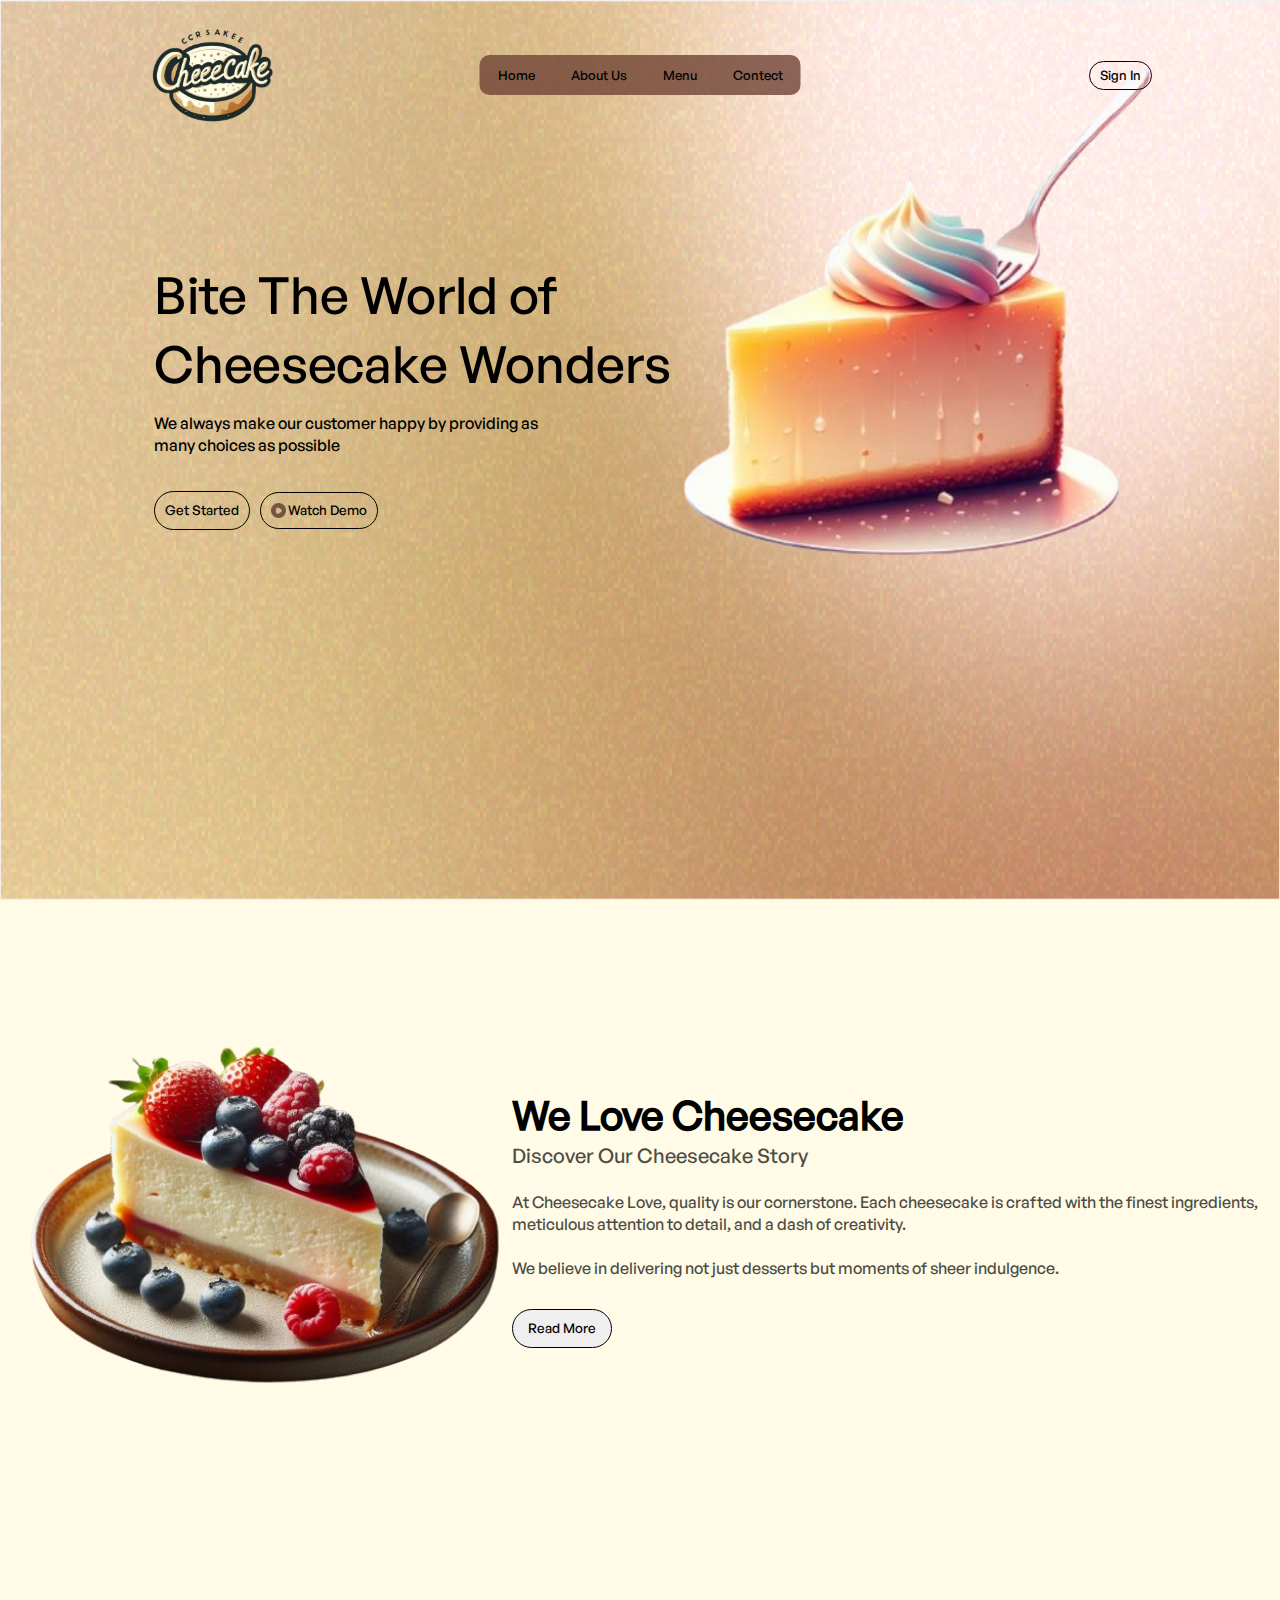
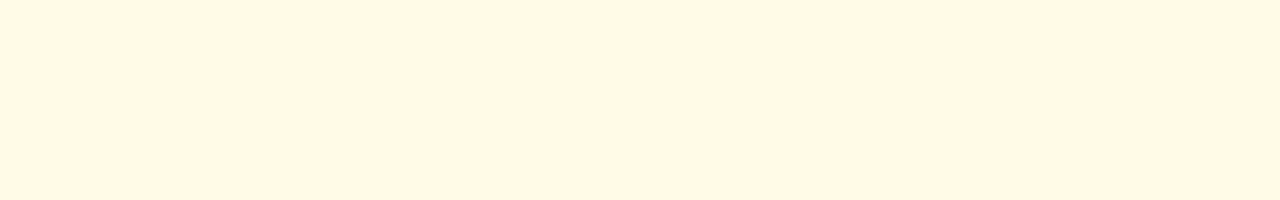
==== index.html @ a09e1175 "land page && about page" ====
<!DOCTYPE html>
<html lang="en">
<head>
    <meta charset="UTF-8">
    <meta name="viewport" content="width=device-width, initial-scale=1.0">
    <title>CheesCake</title>
    <link rel="stylesheet" href="style.css">
    <link rel="icon" href="asset/logo.svg">
    
</head>
<body>
    
     <div class="landpage">
           
           <div class="nav">
               <img class="logo" src="asset/logo.svg" height="165px" alt="">
               <ul class="navitem erase">
                   <li id="li" >Home</li>
                   <li id="li">About Us</li>
                   <li id="li">Menu</li>
                   <li id="li">Contect</li>
               </ul>
               <img class="menubtn" src="asset/menu.png" alt="">
               <div class="navbtn">Sign In</div>
           </div>
           <div class="mainitem">
               <div class="mainitem-text">
                   <div class="text">
                       Bite The World of <br>Cheesecake Wonders
                   </div>
                   <div class="text2">
                       We always make our customer happy by providing as many choices as possible 
                   </div>
                   <div class="btn">
                       <button>Get Started</button>
                       <button> <img src="asset/Vector.png" height="15px" alt=""> Watch Demo</button>
                   </div>
               </div>
               <div class="cake">
                   <img class="cake_imege" src="asset/cake2.png" alt="">
               </div>
           </div>
    </div>
    
    <div class="about">
           <div class="aboutitem">
               <div class="aboutimage">
                 <img class="aboutimg" src="asset/Imageabout.png" alt="">  
               </div>
               <div class="aboutinfo">
                   <h2>We Love Cheesecake</h2>
                   <p><span class="secondtext">Discover Our Cheesecake Story</span> <br><br><span class="thirdtext"> At Cheesecake Love, quality is our cornerstone. Each cheesecake is crafted with the finest ingredients, meticulous attention to detail, and a dash of creativity. <br><br>We believe in delivering not just desserts but moments of sheer indulgence.</span></p>
                   <div class="aboutbtn">
                       <button> Read More</button>
                   </div>
               </div>
           </div>
    </div>

</body>
<script src="script.js"></script>
</html>
---- style.css ----
@font-face {
    font-family: good;
    src: url(asset/GeneralSans-Medium.otf);
}

*{
    font-family: good;
    margin: 0;
    padding: 0;
    box-sizing: border-box;
}
body{
    max-width: 100%;
    overflow-x: hidden;
}
.landpage{
    background: url(asset/Background.png);
    width: 100vw;
    min-height: 100vh;
    background-repeat: none;
    background-size: 100% 100%;
    overflow:hidden;
}
.nav{
    display: flex;
    align-items: center;
    position: relative;
    top: 0;
    height: 150px;
    justify-content: space-between;
    max-width: min(1130px,80vw);
    margin: 0 auto;
    /* background-color: red; */
}
.navitem{
    height: 40px;
    display: flex;
    font-size: 13px;
    list-style: none;
    background-color:rgba(111, 68, 54, 0.8);
    border-radius: 10px;
    position: absolute;
    left: 50%;
    transform: translateX(-50%);
    z-index: 800;
}
#li{
    border-radius: 10px;
    display: flex;
    align-items: center;
    padding: 0 18px;
    /* background-color: white; */
}
#li:hover{
    background-color: rgba(207, 201, 201, 0.687);
}
.menubtn{
    height: 30px;
    position: absolute;
    right:25px ;
    top: 43px;
    display: none;
}
.navbtn{
    padding: 5px 10px;
    border-radius: 20px;
    border: 1px solid rgb(5, 4, 4);
    font-size: 13px;
    position: absolute;
    z-index: 700;
    right: 0;
}
.navbtn:hover{
    background-color: rgba(111, 68, 54, 0.8);
}

.mainitem{
    /* background-color: yellow; */
    display: flex;
    height: 400px;
    width: min(1053px,76vw);
    margin: 50px auto;
    position: relative;

}
.mainitem-text{
    /* background-color: #813441; */
    width: 60%;
}
.text{
    font-size: 3.2rem;
    margin-top: 60px;

}
.text2{
    margin-top: 14px;
    max-width: 400px;
}
.cake_imege{
    position: absolute;
    height:628px;
    /* width: 773px; */
    bottom: 5px;
    right: 216px;
    bottom: 255px;
    transform: translate(50% ,50%);
}
.btn{
    margin-top: 35px;
    margin-bottom: 20px;
     display: flex;
     align-items: center;
     gap: 10px;
    
}
.btn button{
    padding: 10px 10px;
    border-radius: 20px;
    background-color: transparent;
    border: 1px solid black;
    display: flex;
    align-items: center;
}
.btn button:hover{
    background-color: rgba(111, 68, 54, 0.8);
}
.btn :nth-child(2){
    /* background-color: red; */
    padding: 9px 10px;
    gap: 2px;
}



/* about */

.about{
    width: 100%;
    min-height:100vh ;
    background-color:rgba(255, 248, 214, 0.6) ;
}

.aboutitem{
    display: flex;
    justify-content: center;
    align-items: center;
    position: relative;
}

.aboutimg{
    height: min(500px , 40vw);
}
.secondtext{
    font-size: 20px;
}

.aboutinfo{

}
.aboutinfo p{
    opacity: .7;

}
.aboutinfo h2{
    margin-top: 130px;
    font-size: 40px;
}
.aboutbtn{
    margin-top: 30px;
}
.aboutbtn button{
    padding: 10px 15px;
    border-radius: 20px;
    border: 1px solid black;
}
.aboutbtn button:hover{
    color: white;
    background-color: rgba(106, 64, 40, 1);
}

@media (max-width:1120px) {

    .nav{
        max-width: 95%;
        /* background-color: red; */
    }
    .mainitem{
        width: 90%;
    }
    .cake_imege{
        height: 466px;
        right: 18vw;
    }
    .text{
        font-size: 2.4rem;
    }
}
@media (max-width:750px) {
    .aboutinfo h2{
        font-size: 30px;
    }
    .aboutinfo p{
        font-size: 12px;
    }
}

@media (max-width:700px) {
    .menubtn{
        display: block;
        z-index: 999;
    }    
    .navbtn{
        right: 70px;
        top: 40px;
    }
    .nav{
        width: 100%;
        margin: 0;
        position: inherit;
    }
    .navitem{
        width: 100%;
        top: 0;
        border-radius: 0px;
        height: 80vh;
        flex-direction: column;
        justify-content: center;
        align-items: center;
        gap: 10px;
        font-size: 20px;
        transition: all ease .3s;
        /* display: none; */
    }
    .nav ul li{
        width: 100%;
        justify-content: center;
        height: 45px;
    }
    .logo{
        position: absolute;
        z-index: 999;
        height: 120px;
        left:10px ;
        top: 1px;
    }
    .erase{
        transform: translateX(100%);
    }
    .mainitem{
        margin: 0 0;
        width: 100%;
        height: fit-content;
    }
    .mainitem-text{
        /* margin-left:50% ; */
        /* transform: translate(-50% ,0 ); */
        width: 100%;
        display: flex;
        align-items: center;
        flex-direction: column;
    }
    .cake_imege{
        top: -13vh;
        transform: translate(-50%,0);
        left: 50%;
        height: min(120vw,54vh);

    }
    .nav{
        width: 100%;
    }
    .logo{
        left: -2px;
    }
    .text{
        margin-top: min(278px ,70vw);
        font-size: min(38px , 7vw);
        width: 100%;
        display: flex;
        /* align-content: center; */
        justify-content: center;
        /* background-color: red; */
    }
    .text2{
        font-size: 14px;
        width: 70%;
        opacity: .7;
    }

    /* about */

    .aboutitem{
        flex-direction: column;
        margin: 0;
    }
    .aboutinfo{
        width: 90%;
    }
    .aboutinfo h2{
        margin-top: 10px;
    }
    .aboutimg{
        height: 60vw;
    }
    .aboutinfo h2{
        font-size: 8vw;
        margin-left: 3vw;
    }
    
    .aboutinfo p{
        margin-left: 2vw;
    }
    .secondtext{
        font-size: 5vw;
    }
    .aboutbtn{
        display: flex;
        justify-content: center;
    }
}
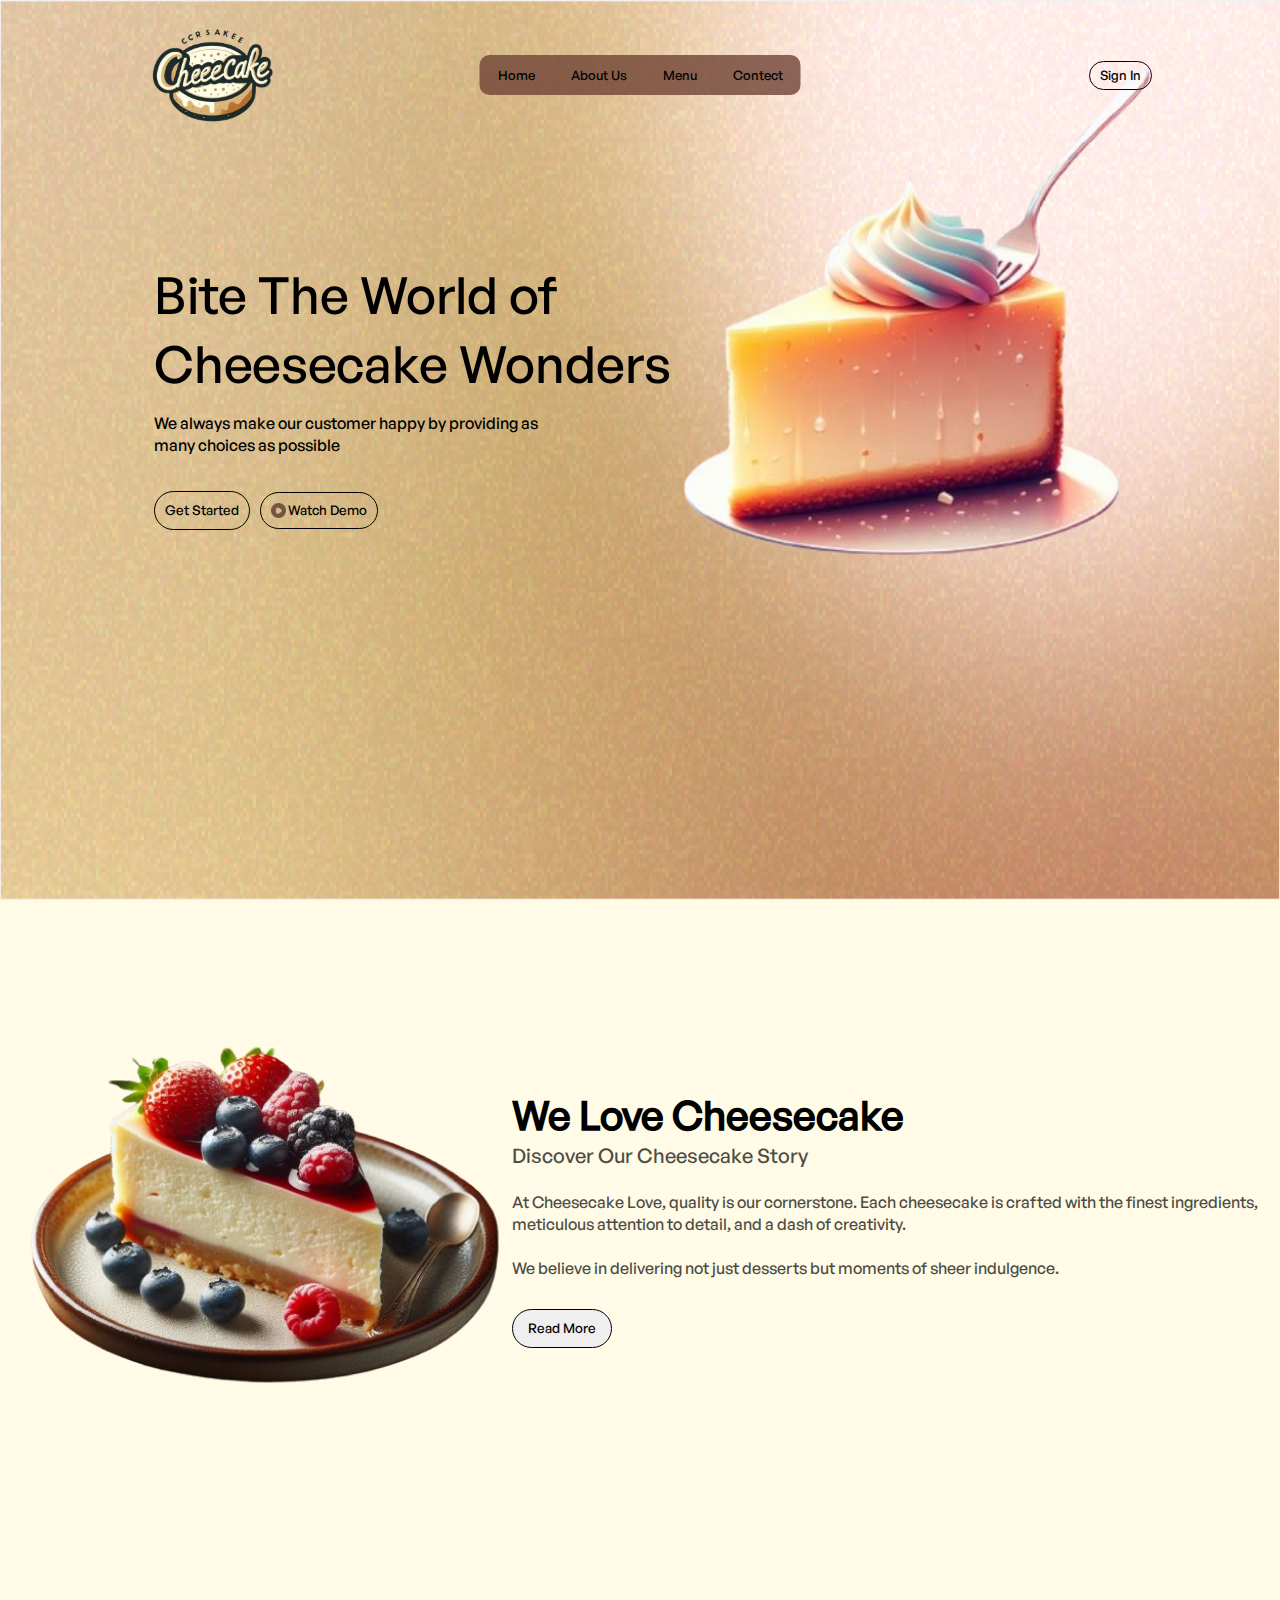
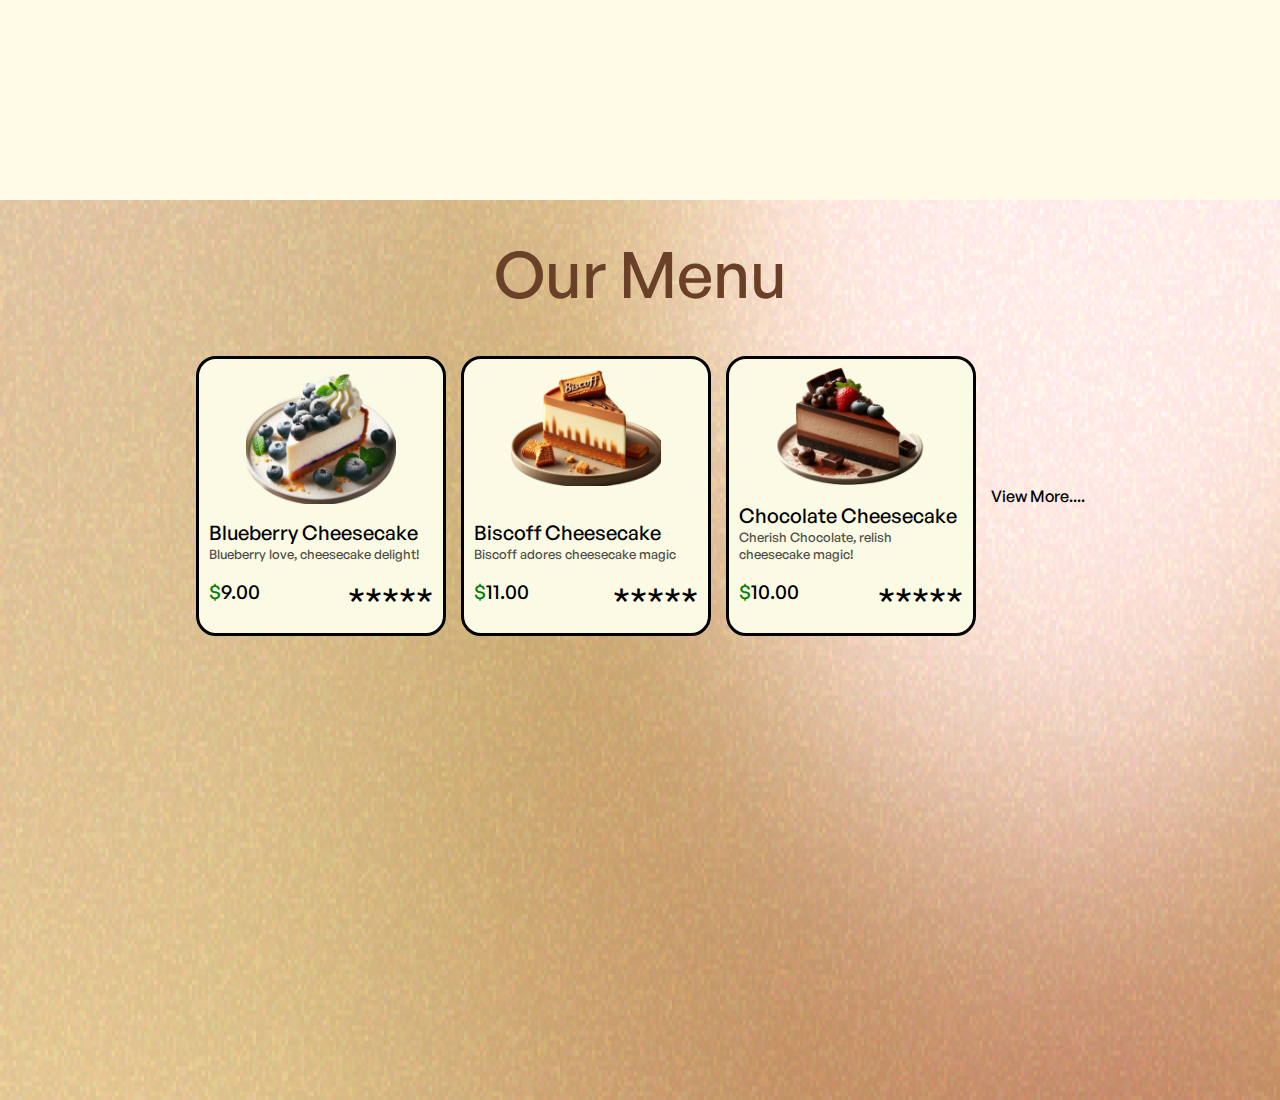
==== commit a2abbf7f: "add menu page" ====
--- a/index.html
+++ b/index.html
@@ -5,20 +5,18 @@
     <meta name="viewport" content="width=device-width, initial-scale=1.0">
     <title>CheesCake</title>
     <link rel="stylesheet" href="style.css">
-    <link rel="icon" href="asset/logo.svg">
-    
+    <link rel="icon" href="asset/logo.svg">   
 </head>
-<body>
-    
-     <div class="landpage">
+<body> 
+     <div class="landpage" id="home">
            
            <div class="nav">
                <img class="logo" src="asset/logo.svg" height="165px" alt="">
                <ul class="navitem erase">
-                   <li id="li" >Home</li>
-                   <li id="li">About Us</li>
-                   <li id="li">Menu</li>
-                   <li id="li">Contect</li>
+                   <a href='#home'><li id="li" >Home</li></a>
+                   <a href="#about"><li id="li">About Us</li></a>
+                   <a href="#manu"><li id="li">Menu</li></a>
+                   <a href=""><li id="li">Contect</li></a>
                </ul>
                <img class="menubtn" src="asset/menu.png" alt="">
                <div class="navbtn">Sign In</div>
@@ -42,7 +40,7 @@
            </div>
     </div>
     
-    <div class="about">
+    <div class="about" id="about">
            <div class="aboutitem">
                <div class="aboutimage">
                  <img class="aboutimg" src="asset/Imageabout.png" alt="">  
@@ -55,6 +53,57 @@
                    </div>
                </div>
            </div>
+    </div> 
+
+    <div class="manu" id="manu">
+        <div class="mentitle">
+            <p>Our Menu </p>
+        </div>
+        <div class="manuitem">
+            <div class="card">
+                <div class="img">
+                    <img src="asset/Blueberry Cheesecake Image.png" width="150px" alt="">
+                </div>
+                <div class="manutext">
+                    <div id="foodname">Blueberry Cheesecake</div>
+                    <div id="foodabout">Blueberry love, cheesecake delight!</div>
+                    <div class="price">
+                        <div id="price"><span>$</span>9.00</div>
+                        <div class="star">*****</div>
+                    </div>
+                </div>
+            </div>
+            <div class="card">
+                <div class="img">
+                    <img src="asset/cheesecake2.png" width="150px" alt="">
+                </div>
+                <div class="manutext">
+                    <div id="foodname">Biscoff Cheesecake</div>
+                    <div id="foodabout">Biscoff adores cheesecake magic</div>
+                    <div class="price">
+                        <div id="price"><span>$</span>11.00</div>
+                        <div class="star">*****</div>
+                    </div>
+                </div>
+            </div>
+            <div class="card" >
+                <div class="img">
+                    <img src="asset/cheesecake3.png" width="150px" alt="">
+                </div>
+                <div class="manutext">
+                    <div id="foodname">Chocolate Cheesecake</div>
+                    <div id="foodabout">Cherish Chocolate, relish cheesecake magic!</div>
+                    <div class="price">
+                        <div id="price"><span>$</span>10.00</div>
+                        <div class="star">*****</div>
+                    </div>
+                </div>
+            </div>
+            <div class="more">
+                View More....
+            </div>
+        </div>
+        
     </div>
 
 </body>
--- a/style.css
+++ b/style.css
@@ -2,6 +2,8 @@
     font-family: good;
     src: url(asset/GeneralSans-Medium.otf);
 }
+
+@import url('https://fonts.googleapis.com/css2?family=Inika&display=swap');
 
 *{
     font-family: good;
@@ -20,6 +22,16 @@
     background-repeat: none;
     background-size: 100% 100%;
     overflow:hidden;
+}
+.nav a{
+    text-decoration: none;
+    color: black;
+    height: 100%;
+    /* width: 100%; */
+    display: flex;
+    align-items: center;
+
+
 }
 .nav{
     display: flex;
@@ -49,6 +61,7 @@
     display: flex;
     align-items: center;
     padding: 0 18px;
+    height: 100%;
     /* background-color: white; */
 }
 #li:hover{
@@ -178,6 +191,87 @@
     background-color: rgba(106, 64, 40, 1);
 }
 
+
+/* manu section  */
+
+.manu{
+    background-image: url(asset/Background3.png);
+    background-size: 100% 100%;
+    background-repeat: none;
+    min-height: 100vh;
+    width: 100%;
+    display: flex;
+    flex-direction: column;
+    align-items: center;
+}
+.manuitem{
+    display: flex ;
+    width: 100%;
+    height: ;
+    align-items: center;
+    justify-content: center;
+    flex-wrap: wrap;
+    gap: 15px;
+    margin-top: 40px;
+    position: relative;
+}
+.mentitle{
+    width: 100%;
+    display: flex;
+    justify-content: center;
+    align-items: center;
+    margin-top: 30px;
+    font-size: min(16vw,64px);
+    font-family: 'Inika', serif;
+    color: rgba(106, 64, 40, 1); 
+
+}
+.card{
+    width: 250px;
+    min-height: 280px;
+    border-radius: 20px;
+    overflow: hidden;
+    background-color: rgb(251, 250, 228);
+    border: 3px solid black;
+    position:relative;
+}
+.img{
+    display: flex;
+    justify-content: center;
+    align-items: center;
+}
+.manutext{
+    padding: 10px;
+    margin-top: 10px;
+    position: absolute;
+    bottom: 0;
+        width: 100%;
+}
+#foodname{
+    font-size: 20px;
+}
+#foodabout{
+    font-size: 13px;
+    opacity: .7;
+}
+.price{
+    display: flex;
+    justify-content: space-between;
+    padding: 15px 0 0 0;
+}
+#price{
+    font-size: 20px;
+}
+#price span{
+    color: green;
+}
+.star{
+    font-size: 34px;
+}
+.more{
+    width: fit-content;
+    cursor: pointer;
+}
 @media (max-width:1120px) {
 
     .nav{
@@ -226,7 +320,7 @@
         flex-direction: column;
         justify-content: center;
         align-items: center;
-        gap: 10px;
+        gap: 30px;
         font-size: 20px;
         transition: all ease .3s;
         /* display: none; */
@@ -235,6 +329,10 @@
         width: 100%;
         justify-content: center;
         height: 45px;
+    }
+    .nav a{
+        width: 100%;
+        height: fit-content;
     }
     .logo{
         position: absolute;
@@ -317,5 +415,24 @@
         display: flex;
         justify-content: center;
     }
-}
- +
+    /* manu */
+    .card{
+        width: 250px;
+        min-height: 280px;
+    }
+    #foodname{
+        font-size: 20px;
+    }
+    #foodabout{
+        font-size:11px;
+    }
+}
+ 
+@media (max-width:530px) {
+    .manuitem{
+        flex-direction: column;
+    }
+    
+    
+}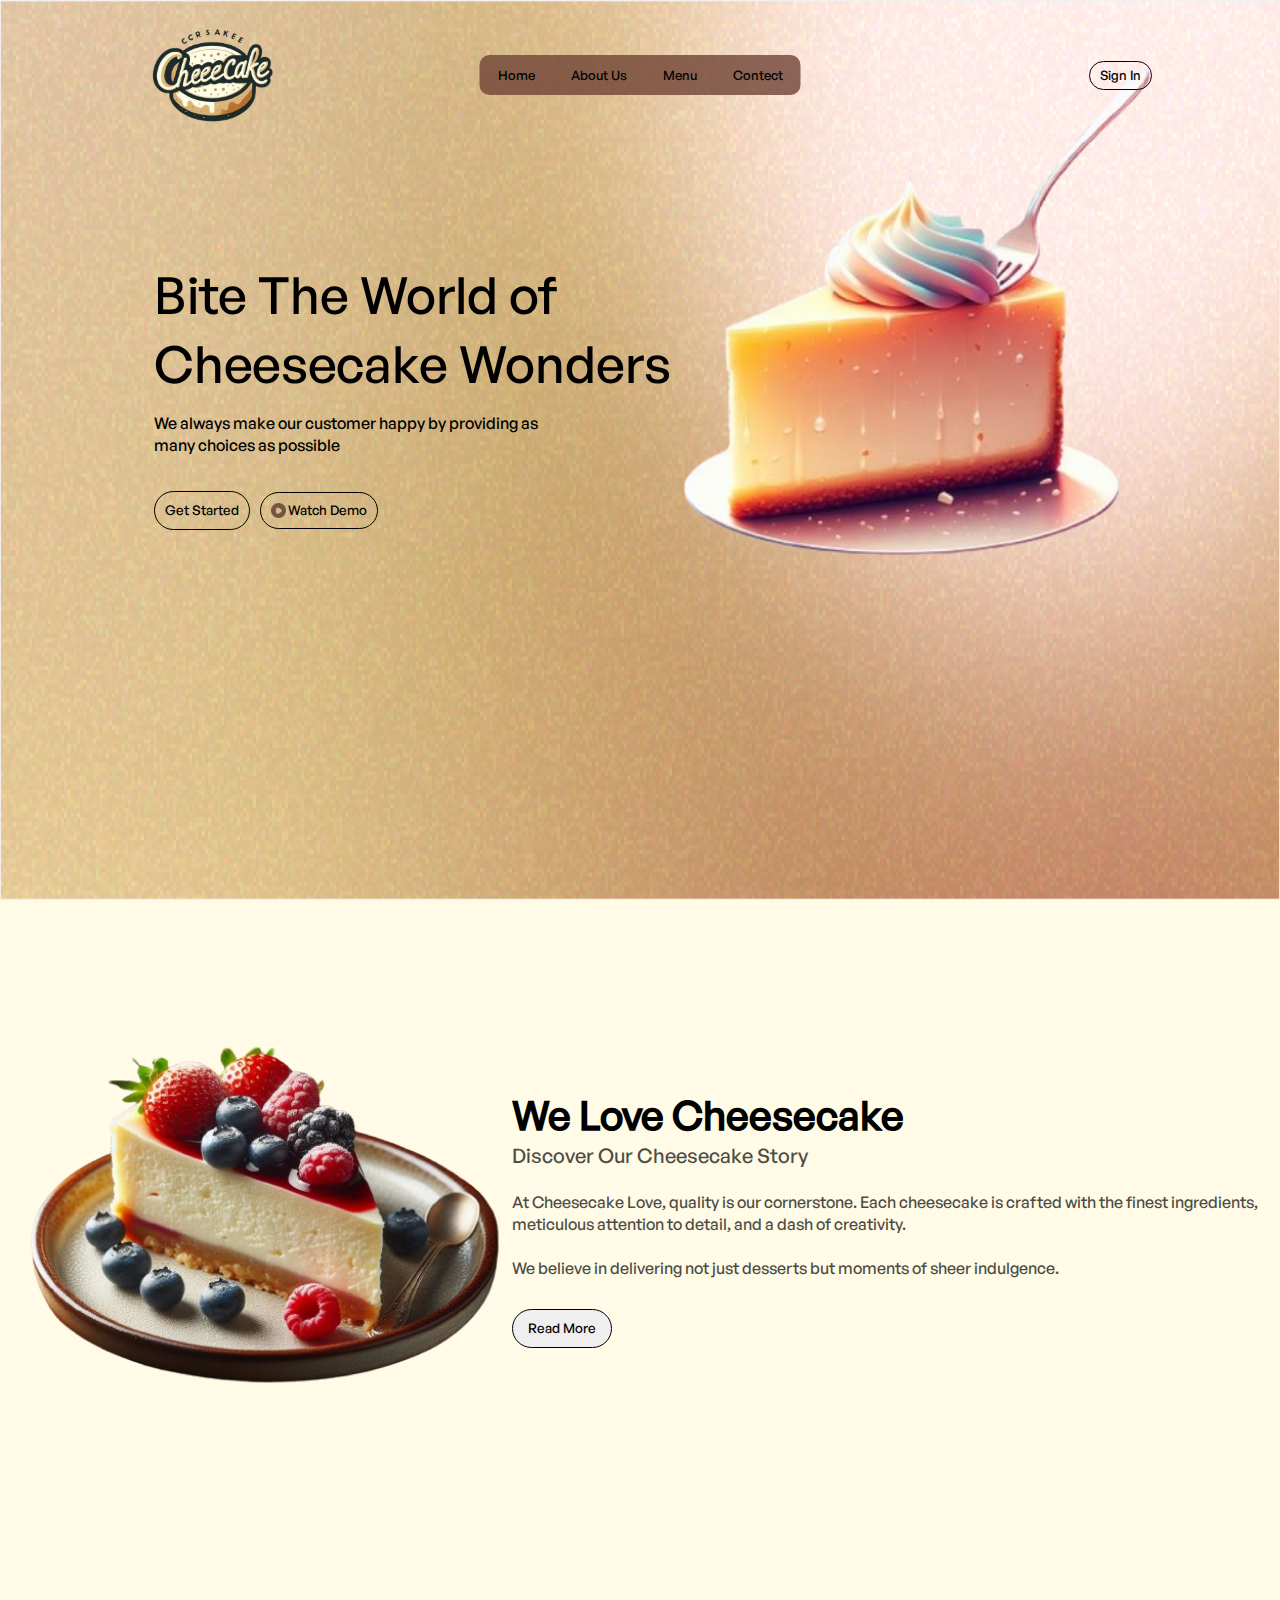
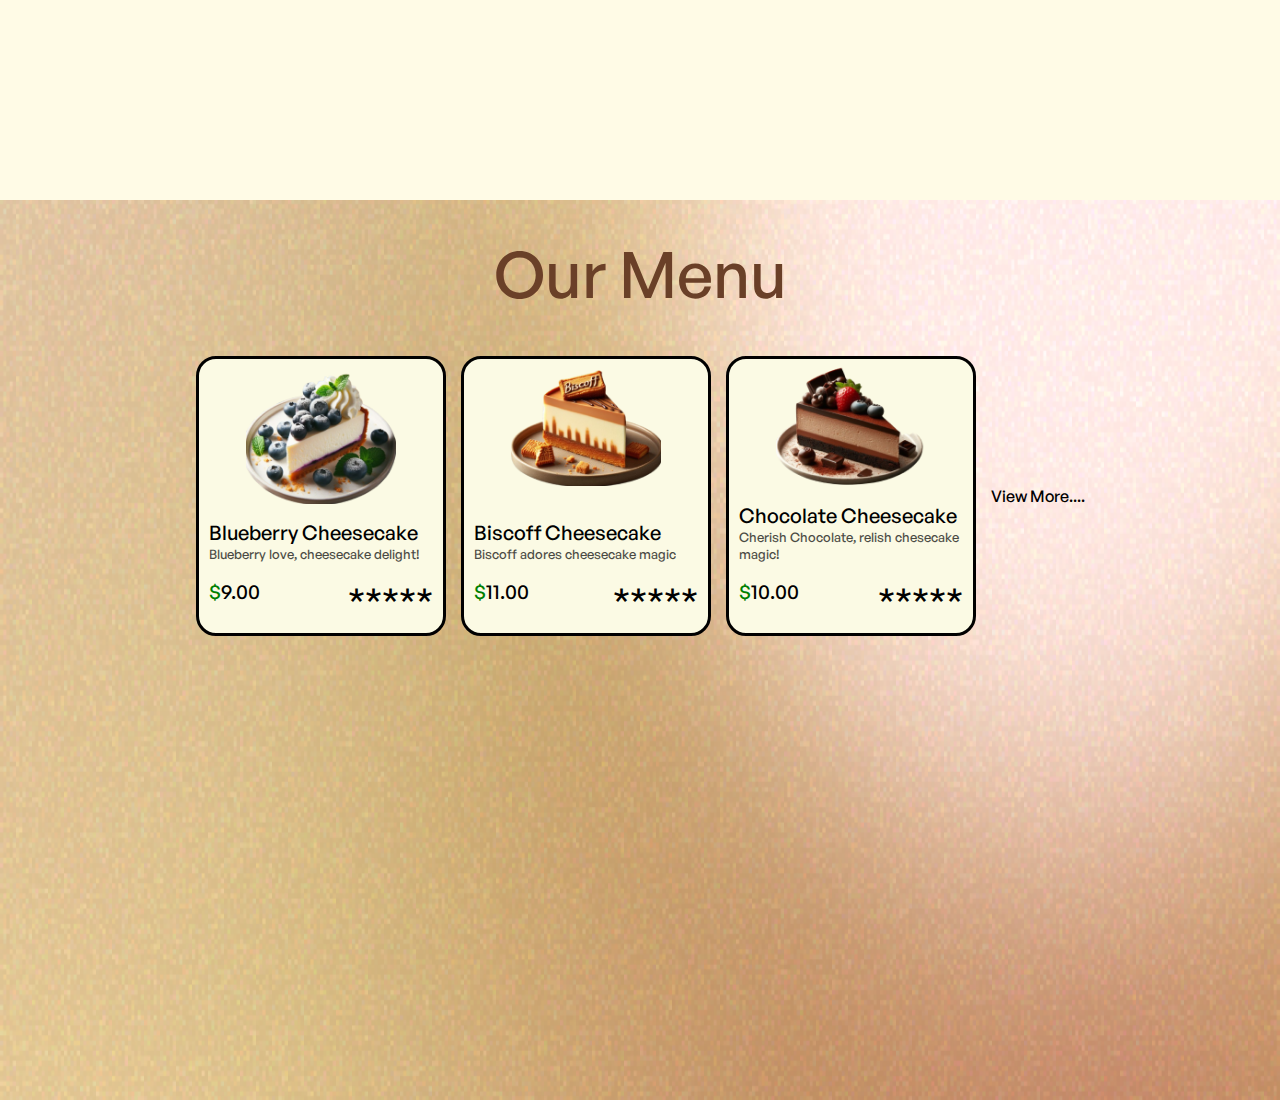
==== commit 76aea87b: "1.0" ====
--- a/index.html
+++ b/index.html
@@ -92,7 +92,7 @@
                 </div>
                 <div class="manutext">
                     <div id="foodname">Chocolate Cheesecake</div>
-                    <div id="foodabout">Cherish Chocolate, relish cheesecake magic!</div>
+                    <div id="foodabout">Cherish Chocolate, relish chesecake magic!</div>
                     <div class="price">
                         <div id="price"><span>$</span>10.00</div>
                         <div class="star">*****</div>
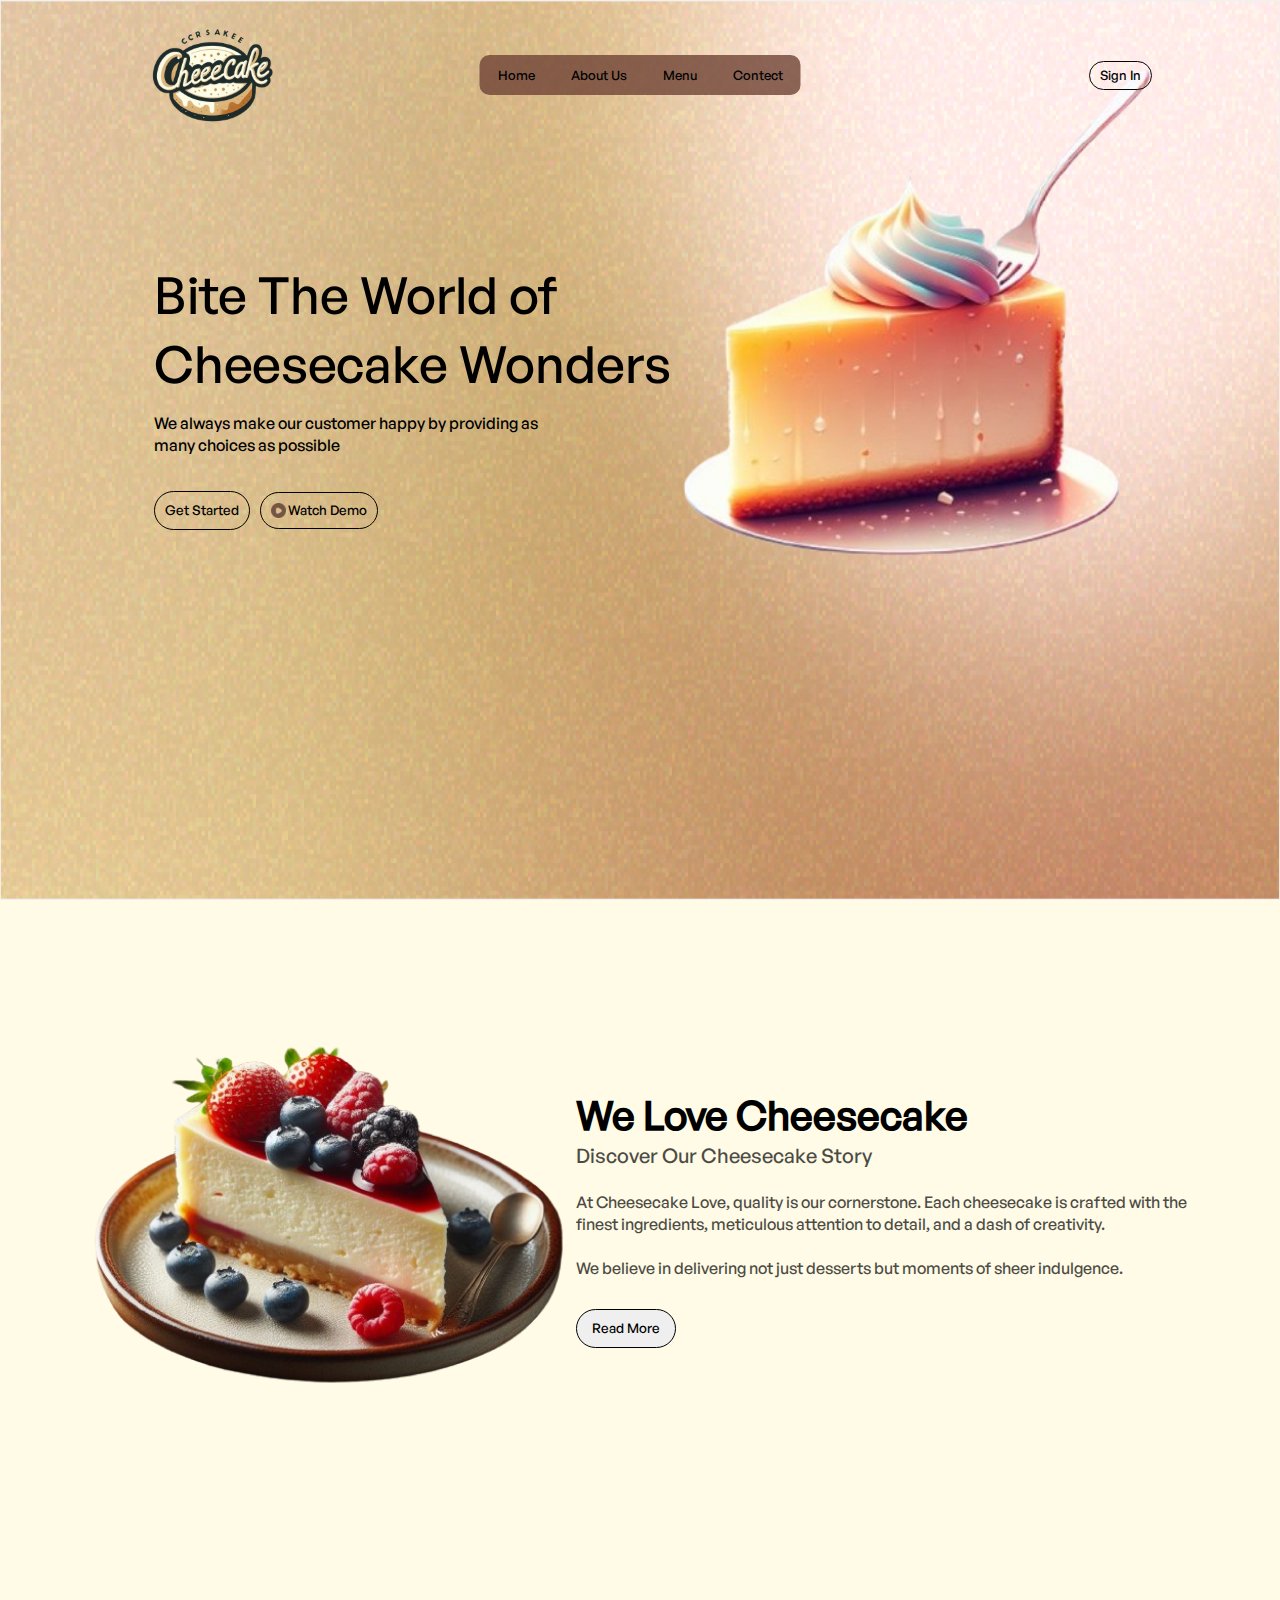
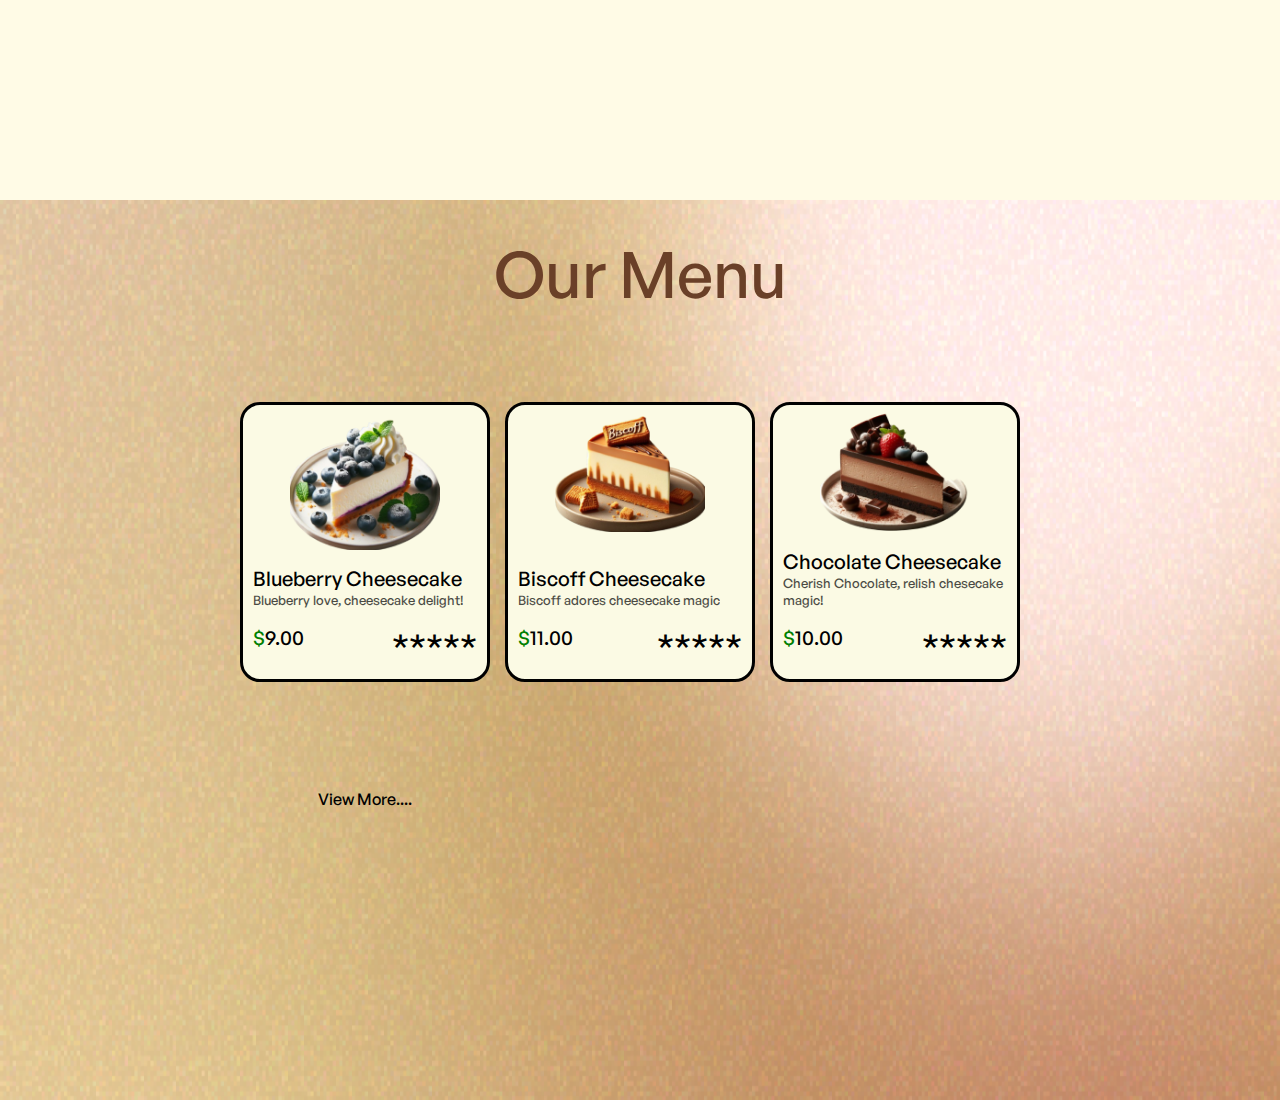
==== commit 491422ca: "grid 1.0" ====
--- a/index.html
+++ b/index.html
@@ -99,9 +99,12 @@
                     </div>
                 </div>
             </div>
-            <div class="more">
+            <div class="more1">
                 View More....
             </div>
+        </div>
+        <div class="more2">
+            View More....
         </div>
         
     </div>
--- a/style.css
+++ b/style.css
@@ -158,6 +158,8 @@
     justify-content: center;
     align-items: center;
     position: relative;
+    width: 90%;
+    margin: auto;
 }
 
 .aboutimg{
@@ -205,12 +207,13 @@
     align-items: center;
 }
 .manuitem{
-    display: flex ;
-    width: 100%;
-    height: ;
-    align-items: center;
-    justify-content: center;
-    flex-wrap: wrap;
+    display: grid ;
+    place-items: center;
+    width: min(800px,90%);
+    height:500px ;
+    grid-template-rows: 1;
+    grid-template-columns: repeat(3,250px);
+    overflow-x: scroll;
     gap: 15px;
     margin-top: 40px;
     position: relative;
@@ -221,7 +224,7 @@
     justify-content: center;
     align-items: center;
     margin-top: 30px;
-    font-size: min(16vw,64px);
+    font-size: min(10vw,64px);
     font-family: 'Inika', serif;
     color: rgba(106, 64, 40, 1); 
 
@@ -271,6 +274,13 @@
 .more{
     width: fit-content;
     cursor: pointer;
+}
+
+.more2{
+    display: none;
+  } 
+.more1{
+    display: block;
 }
 @media (max-width:1120px) {
 
@@ -390,6 +400,7 @@
     .aboutitem{
         flex-direction: column;
         margin: 0;
+        width: 100%;
     }
     .aboutinfo{
         width: 90%;
@@ -430,9 +441,12 @@
 }
  
 @media (max-width:530px) {
-    .manuitem{
-        flex-direction: column;
-    }
     
-    
+    .more1{
+      display: none;
+    } 
+    .more2{
+        display: block;
+    }
+     
 }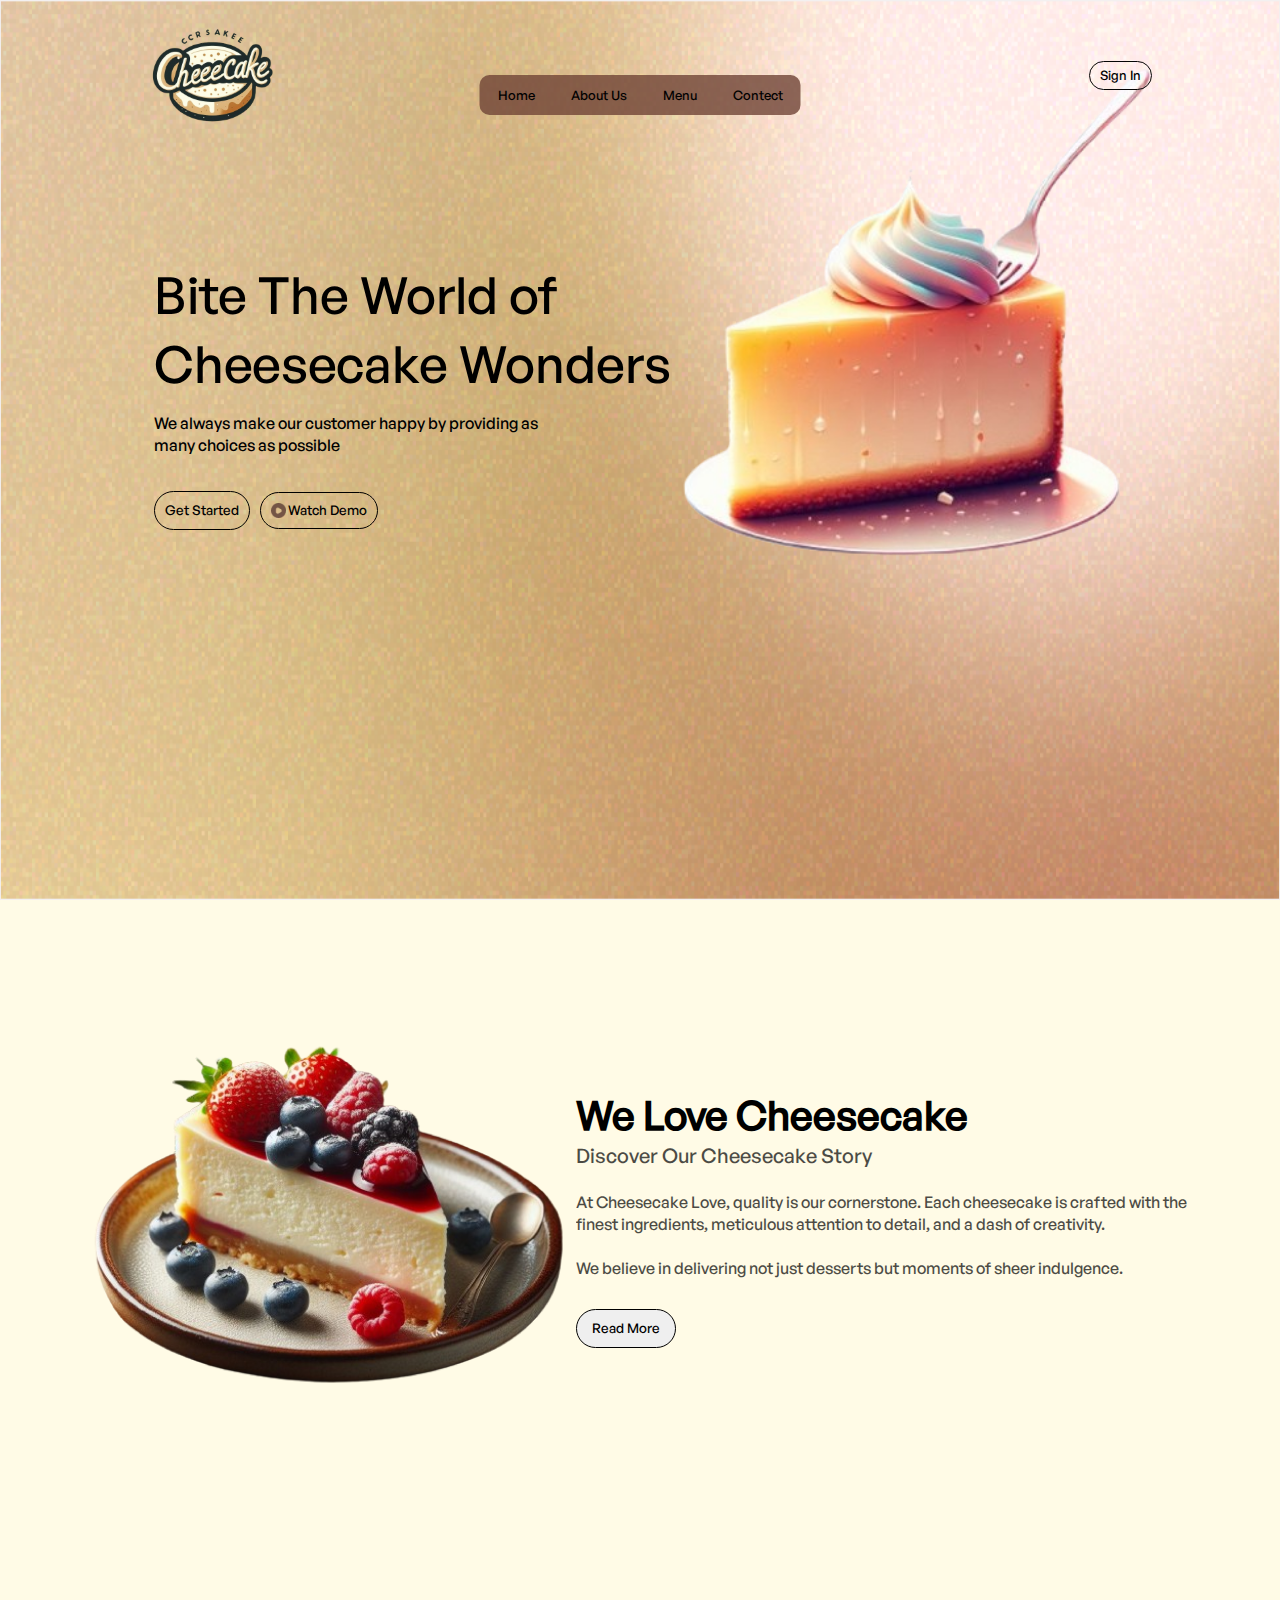
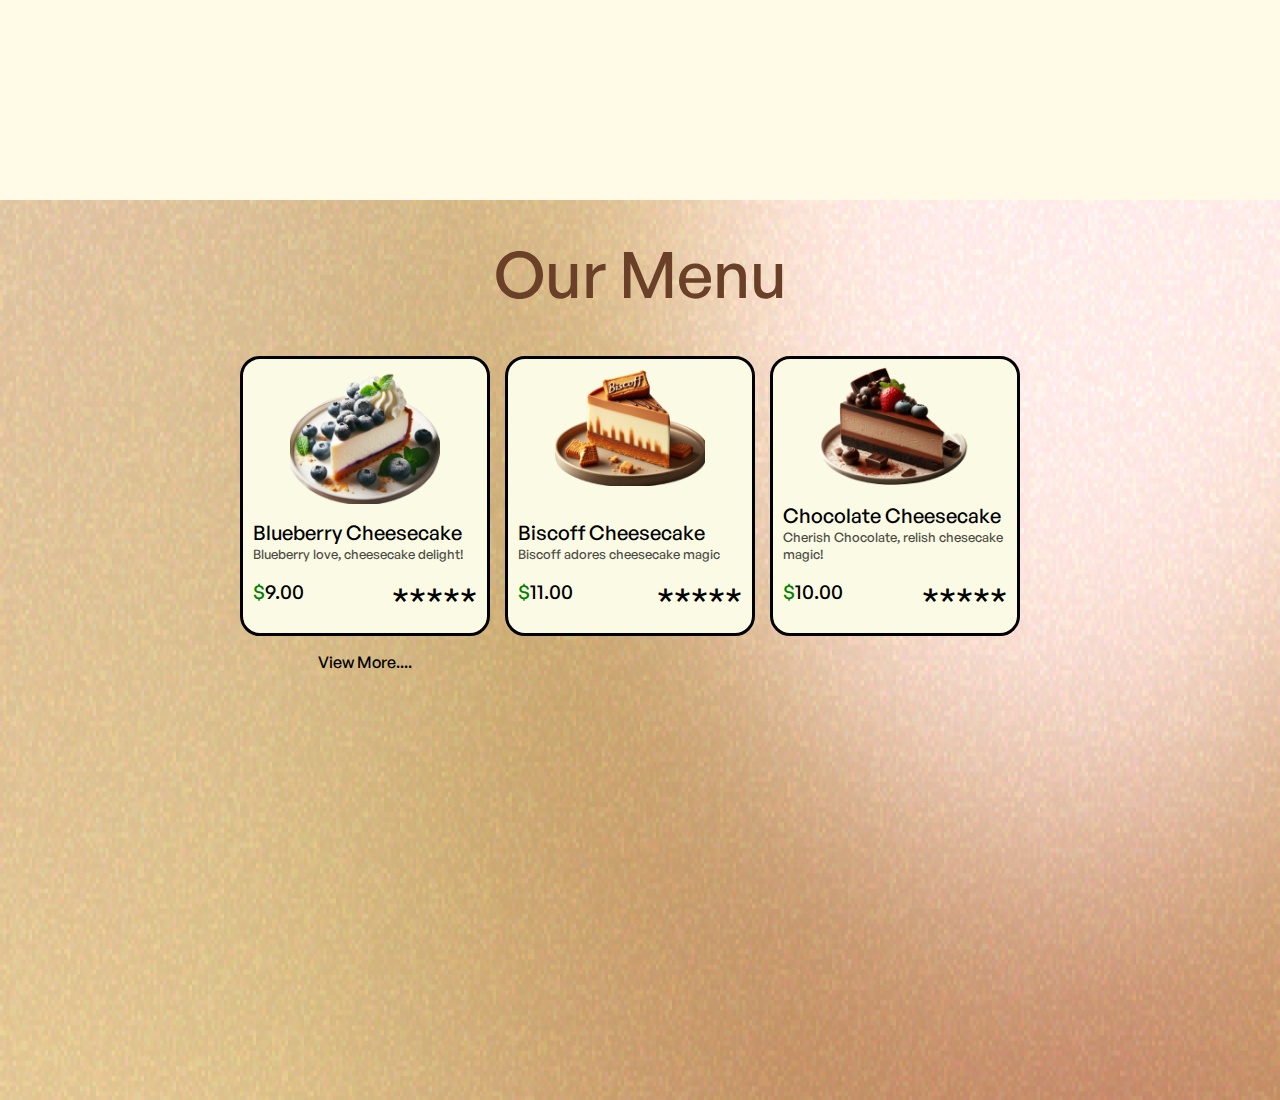
==== commit 8b0562bb: "1.1" ====
--- a/index.html
+++ b/index.html
@@ -8,16 +8,19 @@
     <link rel="icon" href="asset/logo.svg">   
 </head>
 <body> 
+    
      <div class="landpage" id="home">
            
            <div class="nav">
                <img class="logo" src="asset/logo.svg" height="165px" alt="">
-               <ul class="navitem erase">
-                   <a href='#home'><li id="li" >Home</li></a>
-                   <a href="#about"><li id="li">About Us</li></a>
-                   <a href="#manu"><li id="li">Menu</li></a>
-                   <a href=""><li id="li">Contect</li></a>
-               </ul>
+               <div class="navitem1">
+                   <ul class="navitem">
+                       <a href='#home'><li id="li" >Home</li></a>
+                       <a href="#about"><li id="li">About Us</li></a>
+                       <a href="#manu"><li id="li">Menu</li></a>
+                       <a href=""><li id="li">Contect</li></a>
+                   </ul>
+               </div>
                <img class="menubtn" src="asset/menu.png" alt="">
                <div class="navbtn">Sign In</div>
            </div>
--- a/style.css
+++ b/style.css
@@ -12,7 +12,7 @@
     box-sizing: border-box;
 }
 body{
-    max-width: 100%;
+    width: 100%;
     overflow-x: hidden;
 }
 .landpage{
@@ -210,7 +210,7 @@
     display: grid ;
     place-items: center;
     width: min(800px,90%);
-    height:500px ;
+    height:fit-content ;
     grid-template-rows: 1;
     grid-template-columns: repeat(3,250px);
     overflow-x: scroll;
@@ -299,7 +299,7 @@
         font-size: 2.4rem;
     }
 }
-@media (max-width:750px) {
+@media (max-width:830px) {
     .aboutinfo h2{
         font-size: 30px;
     }
@@ -441,7 +441,6 @@
 }
  
 @media (max-width:530px) {
-    
     .more1{
       display: none;
     } 
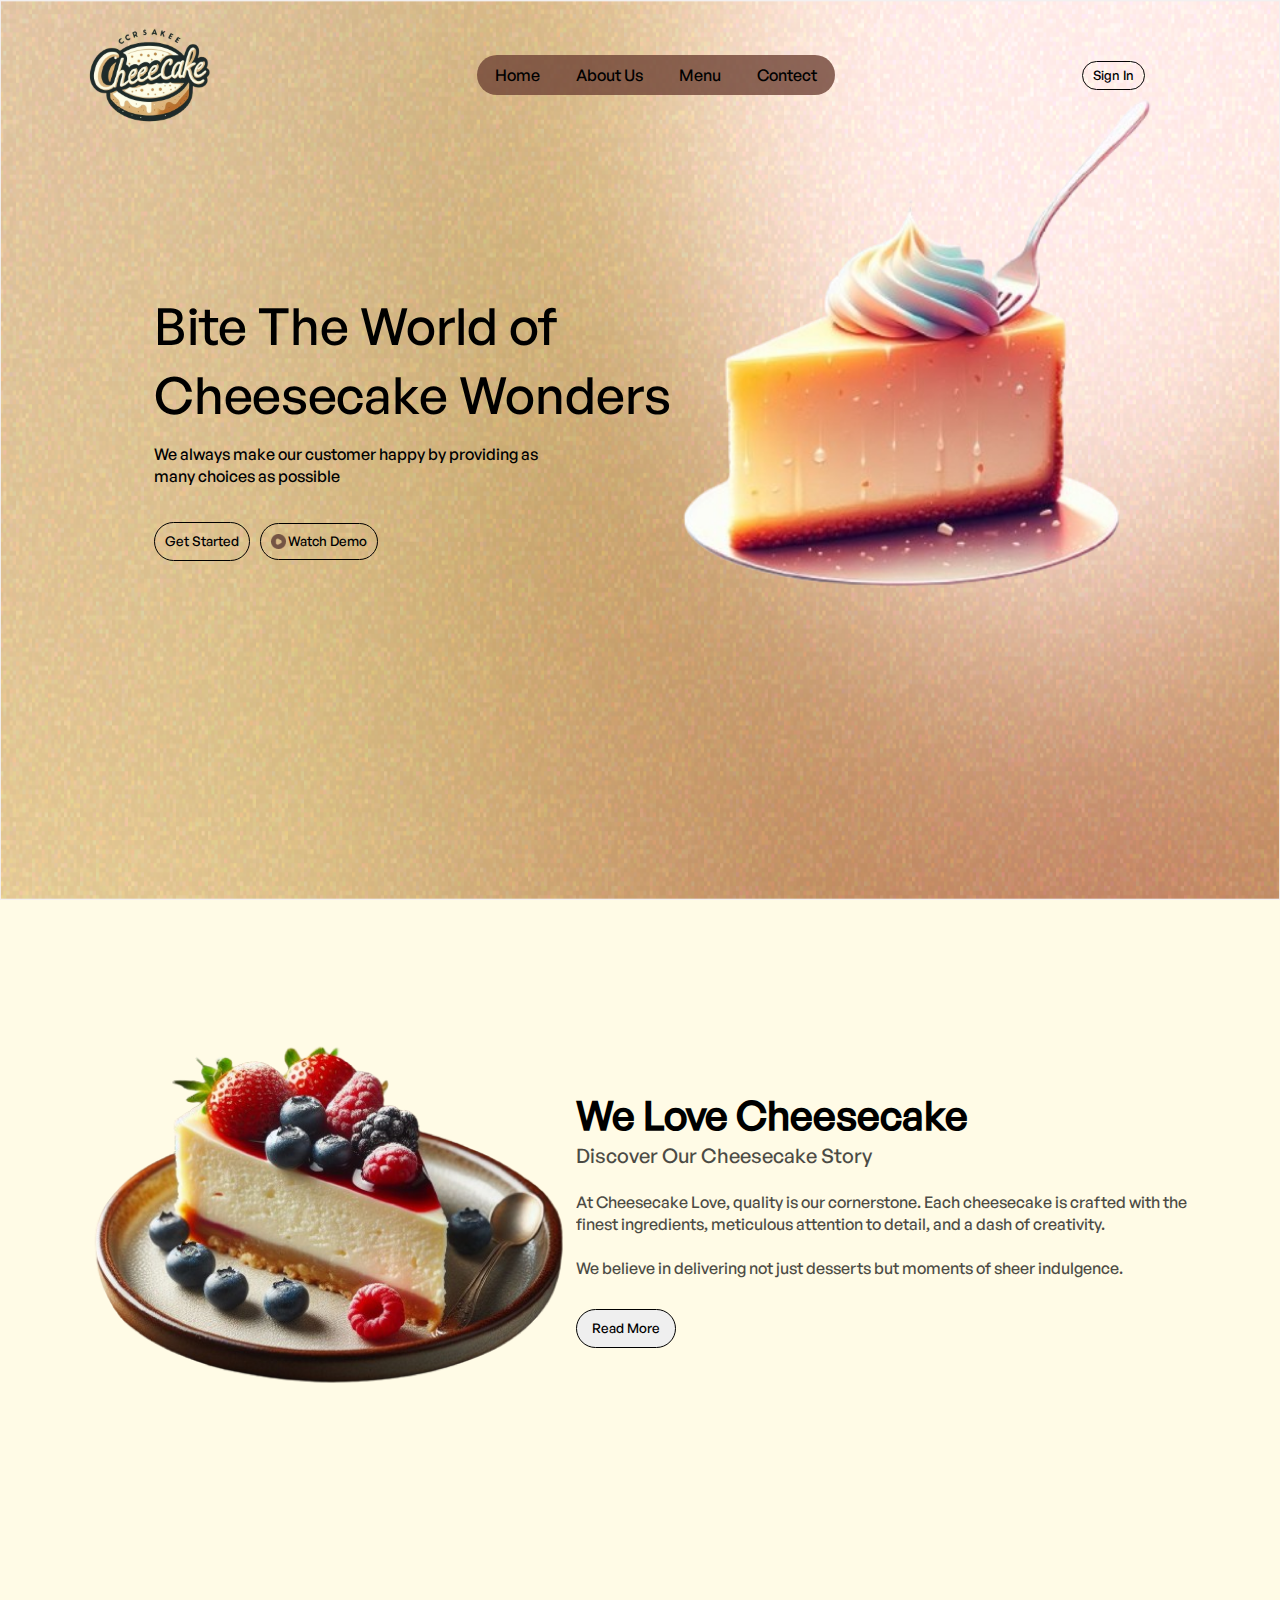
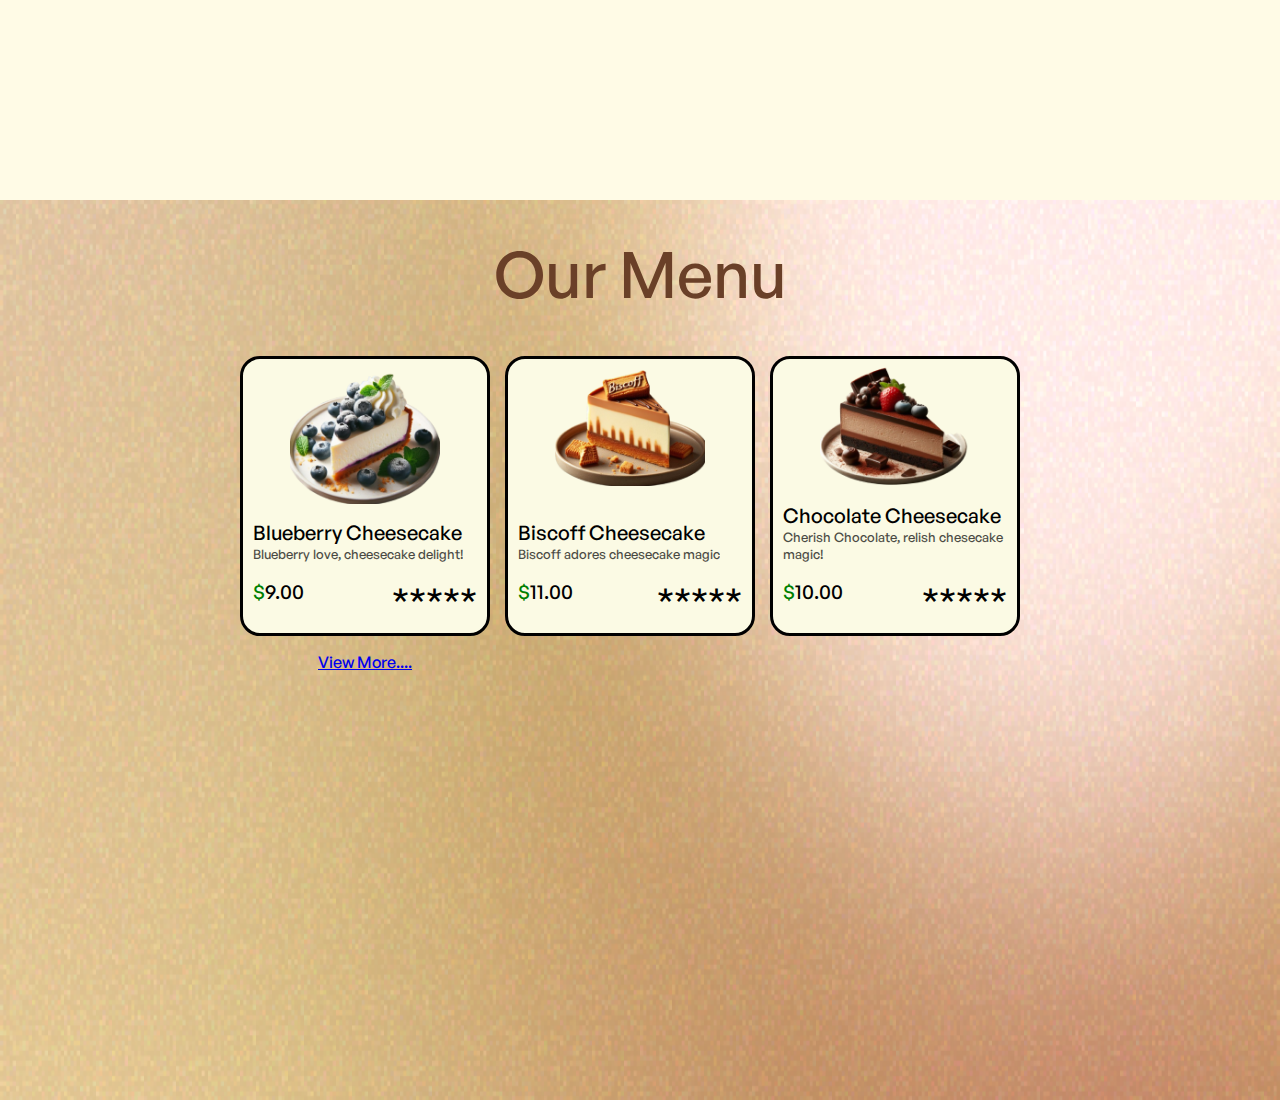
==== commit 401ab9b7: "1.3" ====
--- a/index.html
+++ b/index.html
@@ -103,11 +103,11 @@
                 </div>
             </div>
             <div class="more1">
-                View More....
+                <a href="menu.html">View More....</a>
             </div>
         </div>
         <div class="more2">
-            View More....
+            <a href="menu.html">View More....</a>
         </div>
         
     </div>
--- a/style.css
+++ b/style.css
@@ -2,14 +2,15 @@
     font-family: good;
     src: url(asset/GeneralSans-Medium.otf);
 }
-
-@import url('https://fonts.googleapis.com/css2?family=Inika&display=swap');
-
 *{
     font-family: good;
     margin: 0;
     padding: 0;
     box-sizing: border-box;
+}
+html{
+    width: 100%;
+    overflow-x: hidden;
 }
 body{
     width: 100%;
@@ -36,32 +37,26 @@
 .nav{
     display: flex;
     align-items: center;
-    position: relative;
-    top: 0;
+    width: min(1150px,100%);
     height: 150px;
+    margin: auto;
+    position: sticky;
+    z-index: 900;
     justify-content: space-between;
-    max-width: min(1130px,80vw);
-    margin: 0 auto;
-    /* background-color: red; */
 }
 .navitem{
+    display: flex;
+    background-color: rgba(111, 68, 54, 0.8);
     height: 40px;
-    display: flex;
-    font-size: 13px;
-    list-style: none;
-    background-color:rgba(111, 68, 54, 0.8);
-    border-radius: 10px;
-    position: absolute;
-    left: 50%;
-    transform: translateX(-50%);
-    z-index: 800;
+    border-radius: 20px;
+    overflow: hidden;
 }
 #li{
     border-radius: 10px;
     display: flex;
     align-items: center;
     padding: 0 18px;
-    height: 100%;
+    height: 40px;
     /* background-color: white; */
 }
 #li:hover{
@@ -70,8 +65,8 @@
 .menubtn{
     height: 30px;
     position: absolute;
-    right:25px ;
-    top: 43px;
+    right:9px ;
+    top: 30px;
     display: none;
 }
 .navbtn{
@@ -79,9 +74,7 @@
     border-radius: 20px;
     border: 1px solid rgb(5, 4, 4);
     font-size: 13px;
-    position: absolute;
-    z-index: 700;
-    right: 0;
+    margin-right: 70px;
 }
 .navbtn:hover{
     background-color: rgba(111, 68, 54, 0.8);
@@ -92,7 +85,7 @@
     display: flex;
     height: 400px;
     width: min(1053px,76vw);
-    margin: 50px auto;
+    margin: 9vh auto;
     position: relative;
 
 }
@@ -112,7 +105,6 @@
 .cake_imege{
     position: absolute;
     height:628px;
-    /* width: 773px; */
     bottom: 5px;
     right: 216px;
     bottom: 255px;
@@ -199,7 +191,7 @@
 .manu{
     background-image: url(asset/Background3.png);
     background-size: 100% 100%;
-    background-repeat: none;
+    background-repeat: no-repeat;
     min-height: 100vh;
     width: 100%;
     display: flex;
@@ -211,7 +203,6 @@
     place-items: center;
     width: min(800px,90%);
     height:fit-content ;
-    grid-template-rows: 1;
     grid-template-columns: repeat(3,250px);
     overflow-x: scroll;
     gap: 15px;
@@ -278,14 +269,19 @@
 
 .more2{
     display: none;
-  } 
+    cursor: pointer;
+    text-decoration: none;
+    color: black;
+} 
 .more1{
     display: block;
+    text-decoration: none;
+    color: black;
 }
 @media (max-width:1120px) {
 
     .nav{
-        max-width: 95%;
+        /* max-width: 95%; */
         /* background-color: red; */
     }
     .mainitem{
@@ -314,31 +310,34 @@
         z-index: 999;
     }    
     .navbtn{
-        right: 70px;
-        top: 40px;
+        position: absolute;
+        right: 0px;
+        top: 29px;
     }
     .nav{
-        width: 100%;
+        /* width: 100%;
         margin: 0;
-        position: inherit;
+        position: inherit; */
     }
     .navitem{
-        width: 100%;
+        position: absolute;
+        width: 100%;
+        border-radius: 0;
         top: 0;
-        border-radius: 0px;
         height: 80vh;
-        flex-direction: column;
-        justify-content: center;
-        align-items: center;
-        gap: 30px;
+        display: grid;
+        place-content: center;
+        gap: 20px;
         font-size: 20px;
+        grid-template-rows: repeat(4 , 40px);
+        transform:translateY(-100%);
         transition: all ease .3s;
-        /* display: none; */
     }
     .nav ul li{
-        width: 100%;
+        width: 100vw;
         justify-content: center;
         height: 45px;
+        /* background-color: red; */
     }
     .nav a{
         width: 100%;
@@ -347,47 +346,52 @@
     .logo{
         position: absolute;
         z-index: 999;
-        height: 120px;
+        height: 107px;
         left:10px ;
-        top: 1px;
+        top: -10px;
     }
     .erase{
-        transform: translateX(100%);
+        transform: translateY(0);
     }
     .mainitem{
+        /* margin: 0 0; */
+        width: 100%;
+        height: fit-content;
+        display: flex;
+        flex-direction: column-reverse;
+        align-items: center;
         margin: 0 0;
-        width: 100%;
-        height: fit-content;
+        position: absolute;
+        top: 0;
+        /* justify-content: center; */
     }
     .mainitem-text{
-        /* margin-left:50% ; */
-        /* transform: translate(-50% ,0 ); */
         width: 100%;
         display: flex;
         align-items: center;
         flex-direction: column;
+        
     }
     .cake_imege{
-        top: -13vh;
-        transform: translate(-50%,0);
-        left: 50%;
+        /* top: -20vh; */
+        transform: translate(0 , 0);
+        /* left: 50%; */
+        position: inherit;
         height: min(120vw,54vh);
 
-    }
-    .nav{
-        width: 100%;
     }
     .logo{
         left: -2px;
     }
+
     .text{
-        margin-top: min(278px ,70vw);
+        /* margin-top: min(278px ,70vw); */
         font-size: min(38px , 7vw);
         width: 100%;
         display: flex;
-        /* align-content: center; */
         justify-content: center;
-        /* background-color: red; */
+        margin-top: 0;
+
     }
     .text2{
         font-size: 14px;
@@ -437,6 +441,9 @@
     }
     #foodabout{
         font-size:11px;
+    }
+    .filterbtn{
+        position: absolute;
     }
 }
  
@@ -448,4 +455,85 @@
         display: block;
     }
      
+}
+
+
+/*  more menu  */
+.container{
+    width: 100%;
+    min-height: 100vh;
+    background-image: url(asset/Background.png);
+    background-size: 100% 100%;
+    background-repeat: no-repeat;
+    /* align-items: center */
+    
+
+}
+.containeritem{
+    max-width: 1040px;
+    margin: auto;
+    margin-top: 30px;
+    display: flex;
+    flex-wrap: wrap;
+    justify-content: center;
+    gap: 10px;
+}
+.menucard{
+    border: 2px solid black;
+    height: 250px;
+    width: 250px; 
+    display: flex;
+    flex-direction: column;
+    align-items: center;
+    background-color: rgb(254, 249, 192);
+    border-radius: 20px;
+    overflow: hidden;
+}
+.manuinfo{
+    padding: 0 10px;
+    width: 100%;
+}
+#manuinfo-name{
+    font-size: 1.4rem;
+    height: 33px;
+    overflow-x: scroll;
+    /* height: ; */
+}
+#maininfo-about{
+    font-size: .7rem;
+    opacity: .7 ;
+    width: 100%;
+    height: 30px;
+    overflow: hidden;
+}
+.maininfo-price{
+    display: flex;
+    justify-content: space-between;
+    align-items: center;
+    /* padding: 0 30px; */
+    font-size: 30px;
+    padding-top: 3px;
+}
+
+.filterbtn{
+    right: 40px;
+    top: 30px;
+    border: 1px solid black;
+    padding: 3px 9px;
+    border-radius: 10px;
+    margin-right: 20px;
+    cursor: pointer;
+}
+.filterbtn:hover{
+    background-color: rgba(106, 64, 40, 1);
+    color: white;
+}
+.rating{
+    display: flex;
+    align-items: center;
+    justify-content: center;
+    /* flex-direction: column; */
+}
+.imege img{
+    height: 120px;
 }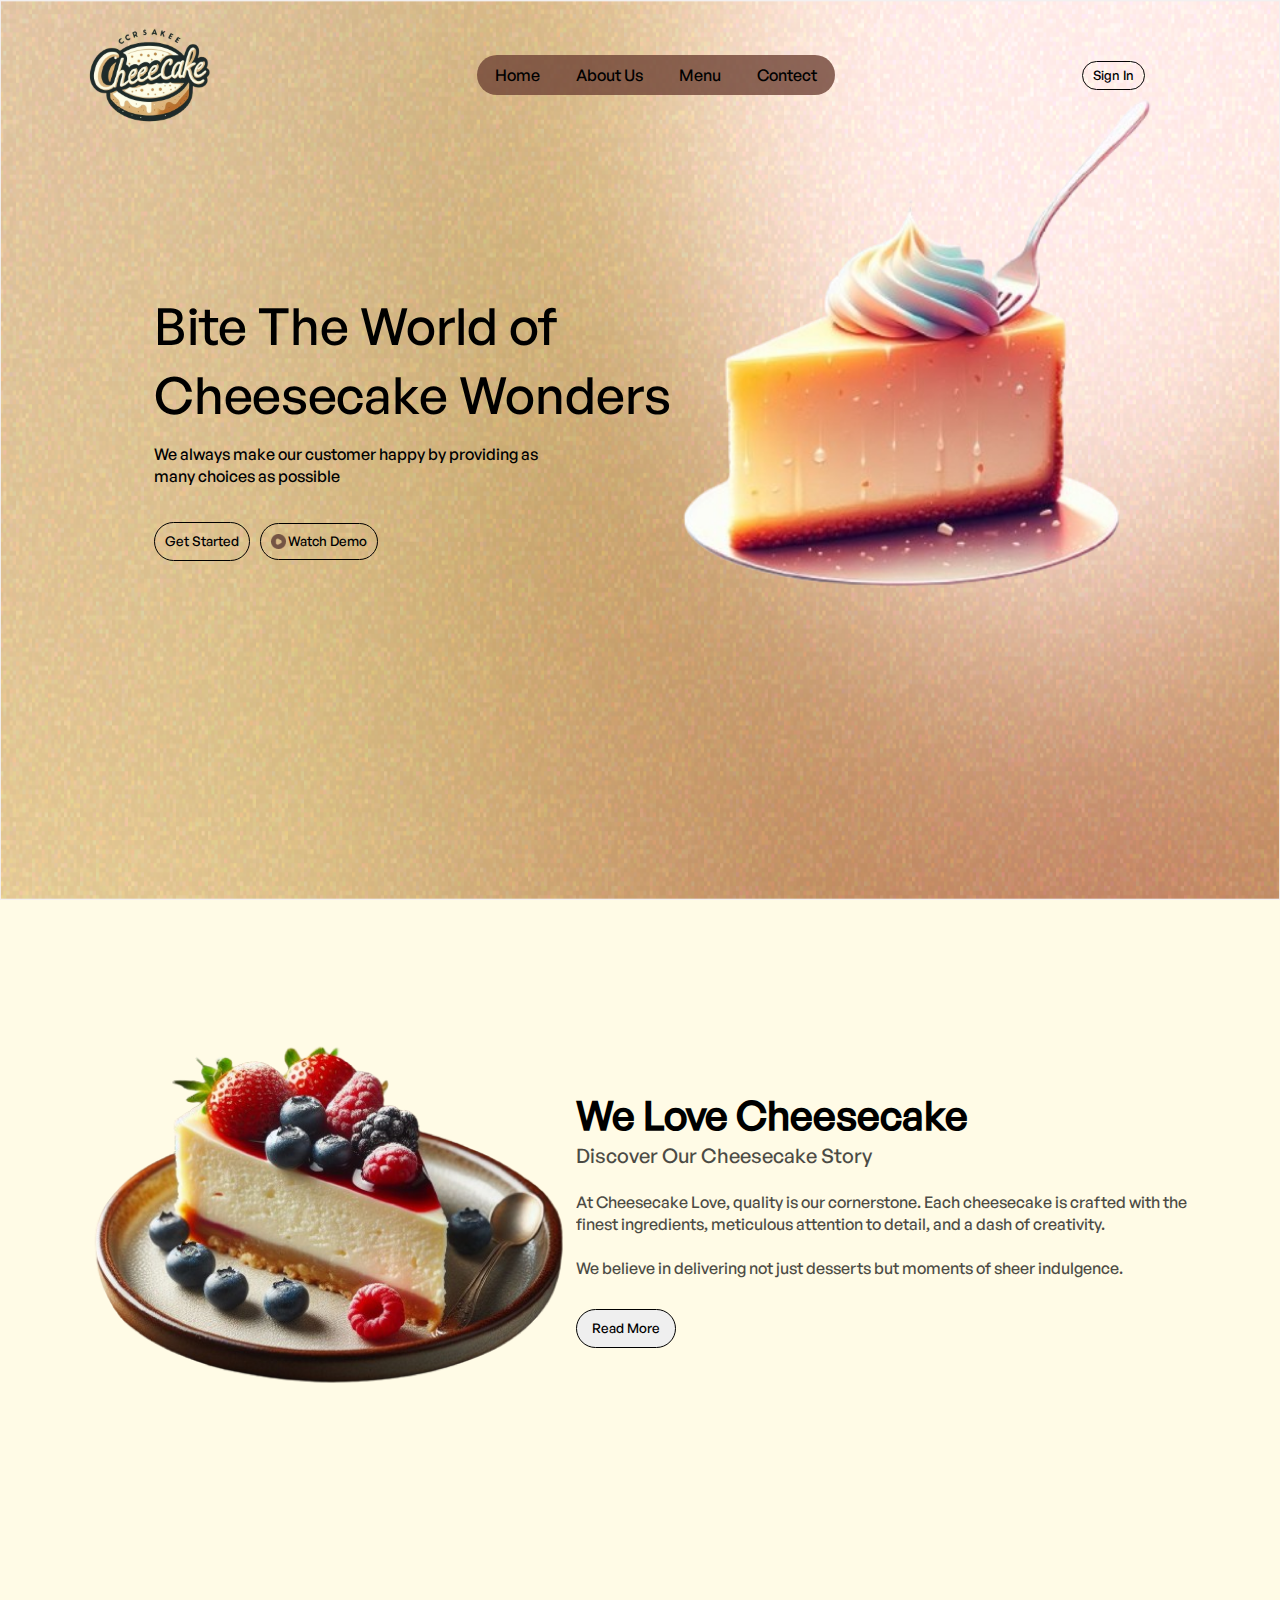
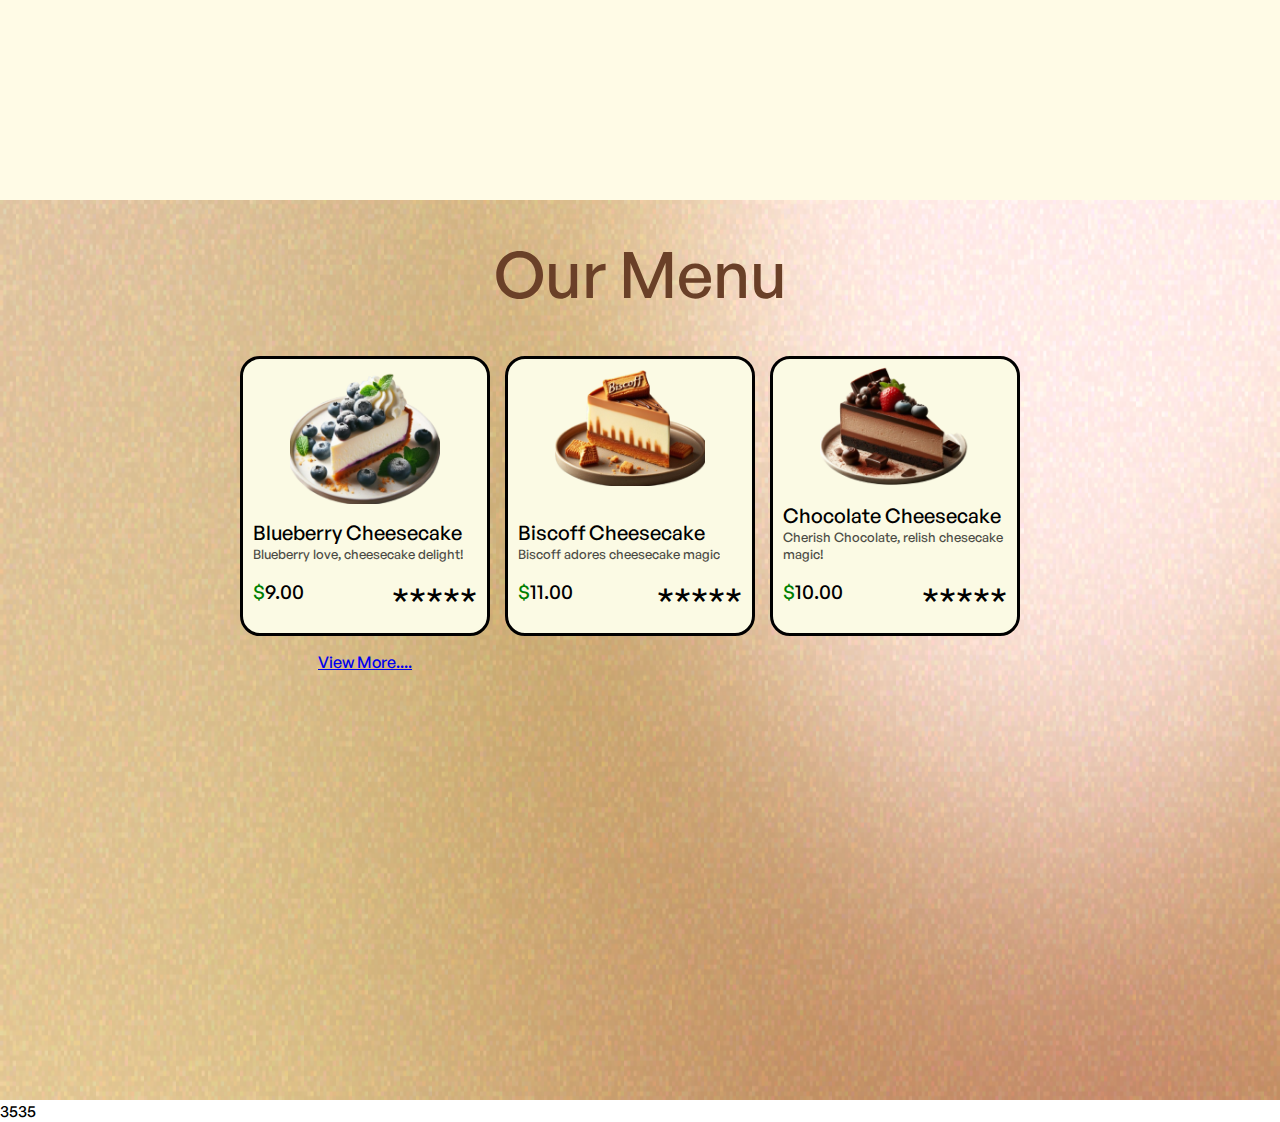
==== commit 4addc0d7: "1.2" ====
--- a/index.html
+++ b/index.html
@@ -114,4 +114,5 @@
 
 </body>
 <script src="script.js"></script>
-</html>+</html>
+3535--- a/style.css
+++ b/style.css
@@ -273,6 +273,12 @@
     text-decoration: none;
     color: black;
 } 
+.more2 {
+    color: rgb(5, 4, 4);
+}
+.more {
+    color: rgb(1, 0, 0);
+}
 .more1{
     display: block;
     text-decoration: none;
@@ -315,9 +321,7 @@
         top: 29px;
     }
     .nav{
-        /* width: 100%;
-        margin: 0;
-        position: inherit; */
+       height: 90px;
     }
     .navitem{
         position: absolute;
@@ -445,8 +449,16 @@
     .filterbtn{
         position: absolute;
     }
-}
- 
+    .containeritem{
+        margin-top: 0;
+    }
+
+}
+@media (max-width: 700px) {
+    .containeritem {
+      margin-top: 0;
+    }
+  }
 @media (max-width:530px) {
     .more1{
       display: none;
@@ -463,7 +475,7 @@
     width: 100%;
     min-height: 100vh;
     background-image: url(asset/Background.png);
-    background-size: 100% 100%;
+    background-size: max(1200px,100%) max(1200px ,100%);
     background-repeat: no-repeat;
     /* align-items: center */
     
@@ -488,30 +500,41 @@
     background-color: rgb(254, 249, 192);
     border-radius: 20px;
     overflow: hidden;
+    position: relative;
 }
 .manuinfo{
     padding: 0 10px;
     width: 100%;
+    position: absolute;
+    bottom: 14px;
 }
 #manuinfo-name{
     font-size: 1.4rem;
-    height: 33px;
-    overflow-x: scroll;
-    /* height: ; */
+    white-space: nowrap;
+    text-overflow: ellipsis;
+    overflow: hidden;
+}
+#manuinfo-name:hover{
+    white-space: normal;
+    /* background-color: red; */
 }
 #maininfo-about{
     font-size: .7rem;
     opacity: .7 ;
-    width: 100%;
-    height: 30px;
+    white-space: nowrap;
+    text-overflow: ellipsis;
     overflow: hidden;
 }
+
+#maininfo-about:hover{
+    white-space: normal;
+}
 .maininfo-price{
     display: flex;
     justify-content: space-between;
     align-items: center;
     /* padding: 0 30px; */
-    font-size: 30px;
+    font-size: 24px;
     padding-top: 3px;
 }
 
@@ -536,4 +559,15 @@
 }
 .imege img{
     height: 120px;
+}
+.Text{
+    width: 100%;
+    max-height: 50px;
+    overflow: scroll;
+    display: flex;
+    flex-direction: column;
+
+}
+.Text:hover{
+    max-height: fit-content;
 }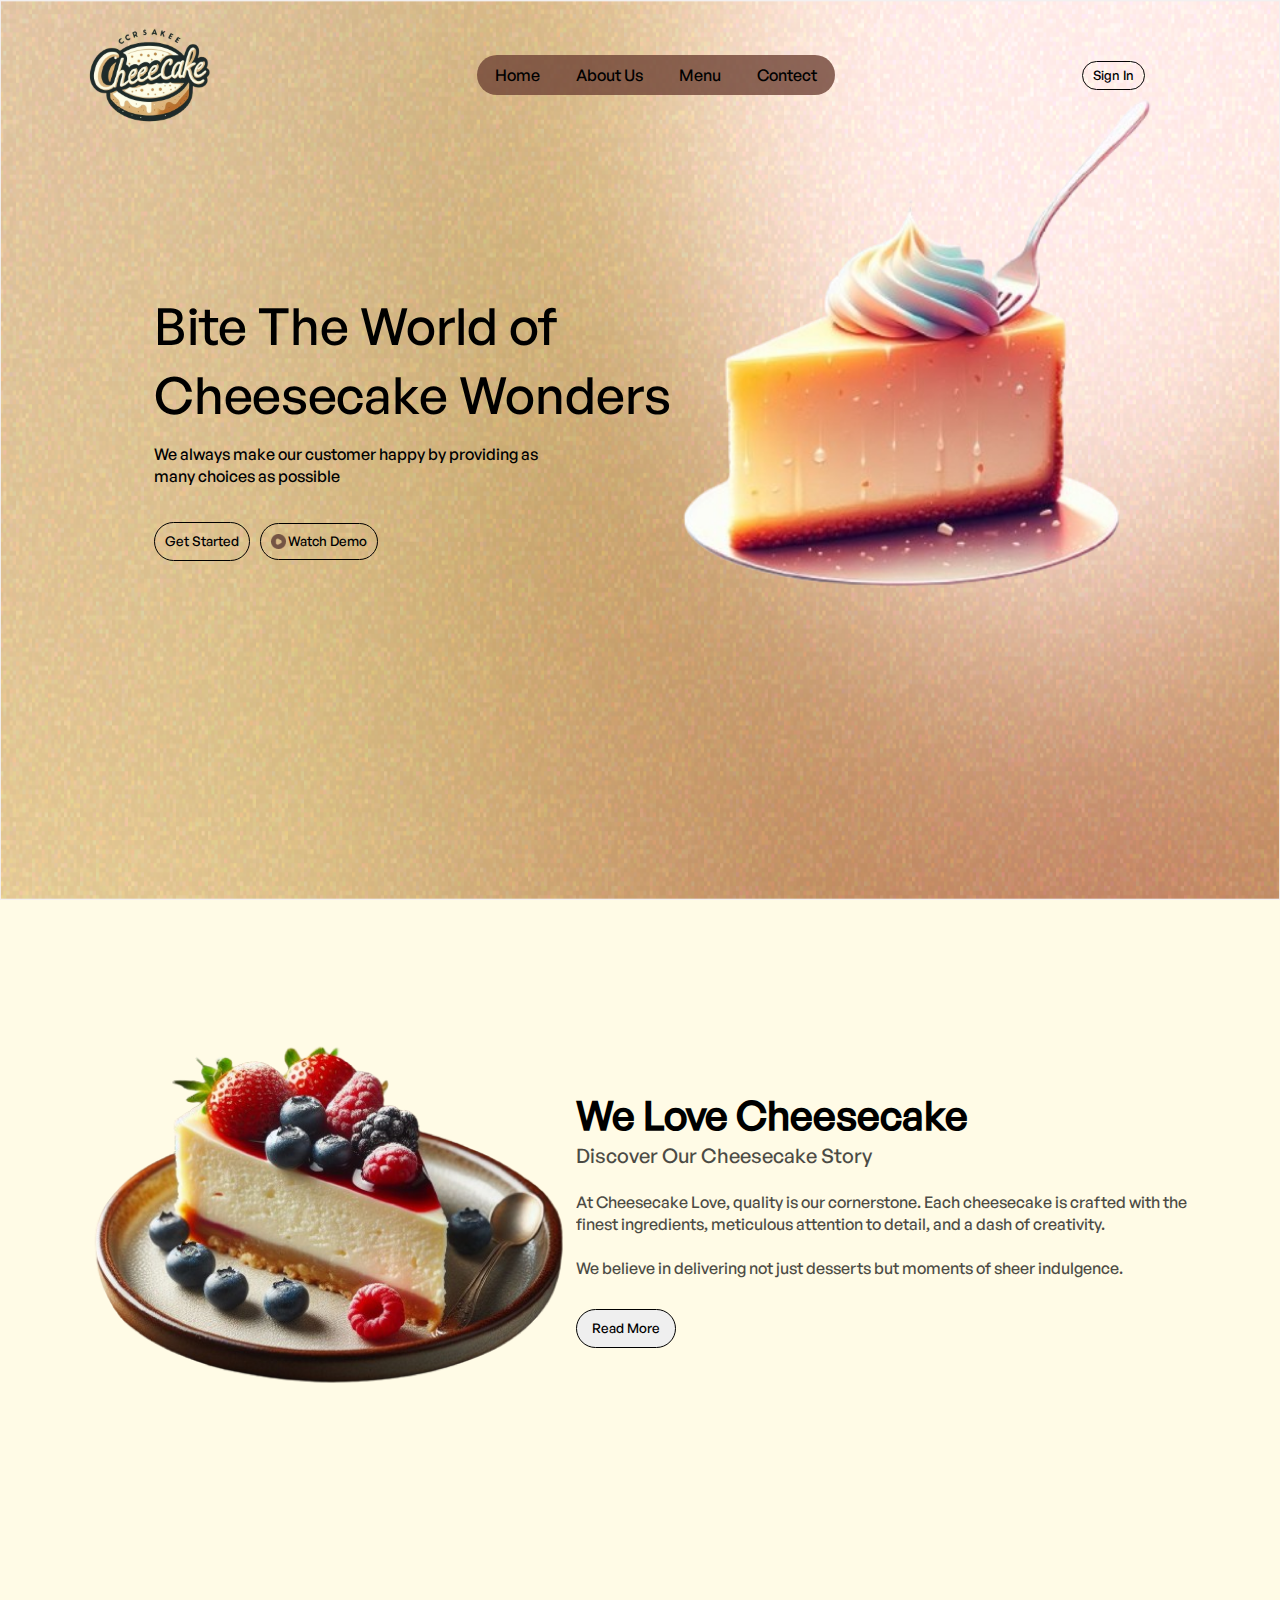
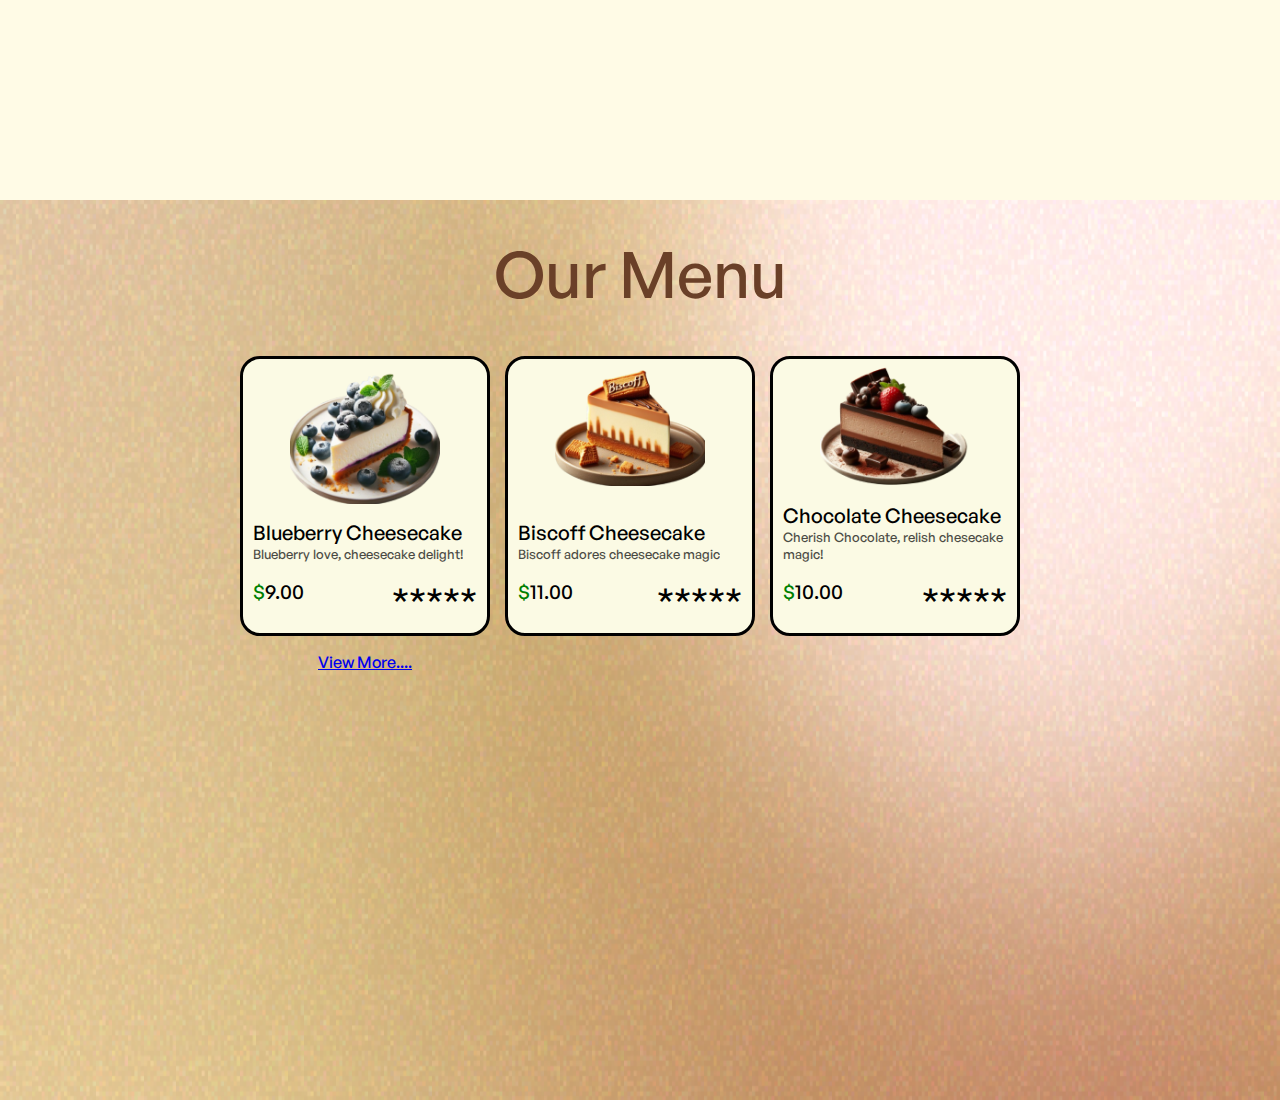
==== commit fbbc3982: "dd" ====
--- a/index.html
+++ b/index.html
@@ -114,5 +114,4 @@
 
 </body>
 <script src="script.js"></script>
-</html>
-3535+</html>--- a/style.css
+++ b/style.css
@@ -272,17 +272,13 @@
     cursor: pointer;
     text-decoration: none;
     color: black;
+    
 } 
-.more2 {
-    color: rgb(5, 4, 4);
-}
-.more {
-    color: rgb(1, 0, 0);
-}
 .more1{
     display: block;
     text-decoration: none;
     color: black;
+    
 }
 @media (max-width:1120px) {
 
@@ -311,6 +307,14 @@
 }
 
 @media (max-width:700px) {
+
+    .filterbox{
+        position: absolute;
+        height: 70vh;
+        z-index: 1000;
+        background-color: rgb(240, 229, 229);
+    }
+
     .menubtn{
         display: block;
         z-index: 999;
@@ -453,6 +457,7 @@
         margin-top: 0;
     }
 
+
 }
 @media (max-width: 700px) {
     .containeritem {
@@ -482,7 +487,7 @@
 
 }
 .containeritem{
-    max-width: 1040px;
+    width: 100%;
     margin: auto;
     margin-top: 30px;
     display: flex;
@@ -570,4 +575,78 @@
 }
 .Text:hover{
     max-height: fit-content;
+}
+.contaiermainitem{
+    display: flex;
+    max-width: min(100%,1390px);
+    margin: auto;
+    /* background-color: red; */
+}
+.filterbox{
+    /* height: 400px; */
+    width: 300px;
+    background-color: rgb(240, 229, 229);
+    /* position: absolute; */
+    right: 0;
+    top: 90px;
+    color: rgb(3, 3, 3);
+    z-index: 999;
+    border-radius: 20px;
+    overflow: hidden;
+    /* display: none; */
+    /* transform: translateX(100%); */
+
+}
+.filter_rate{
+    display: flex;
+    flex-direction: column;
+    align-items: center;
+    gap: 20px;
+    /* margin-top: 20px; */
+    padding: 20px 0;
+}
+.filter_rate ul{
+    display: flex;
+    gap: 10px;
+    list-style: none;
+    font-size: 20px;
+}
+.filter_star{
+    border: 1px solid black;
+    padding: 2px 4px;
+    border-radius: 20px;
+
+}
+.filter_price{
+    display: flex;
+    flex-direction: column;
+    align-items: center;
+    gap: 10px;
+    /* margin-top: 30px; */
+    border: 1px solid rgb(247, 255, 198);
+    background-color: #fbffe496;
+}
+.min ,.max{
+    display: flex;
+    width: 100%;
+    justify-content: space-between;
+}
+#price_value{
+    /* background-color: red;
+    width: 50px; */ 
+}
+
+.display_none{
+    display: none;
+}
+.filter_btn{
+    margin-top: 50px;
+    display: flex;
+    justify-content: space-between;
+}
+.filter_btn button{
+    padding: 2px 6px;
+    border-radius: 20px;
+    height: 30px;
+
 }